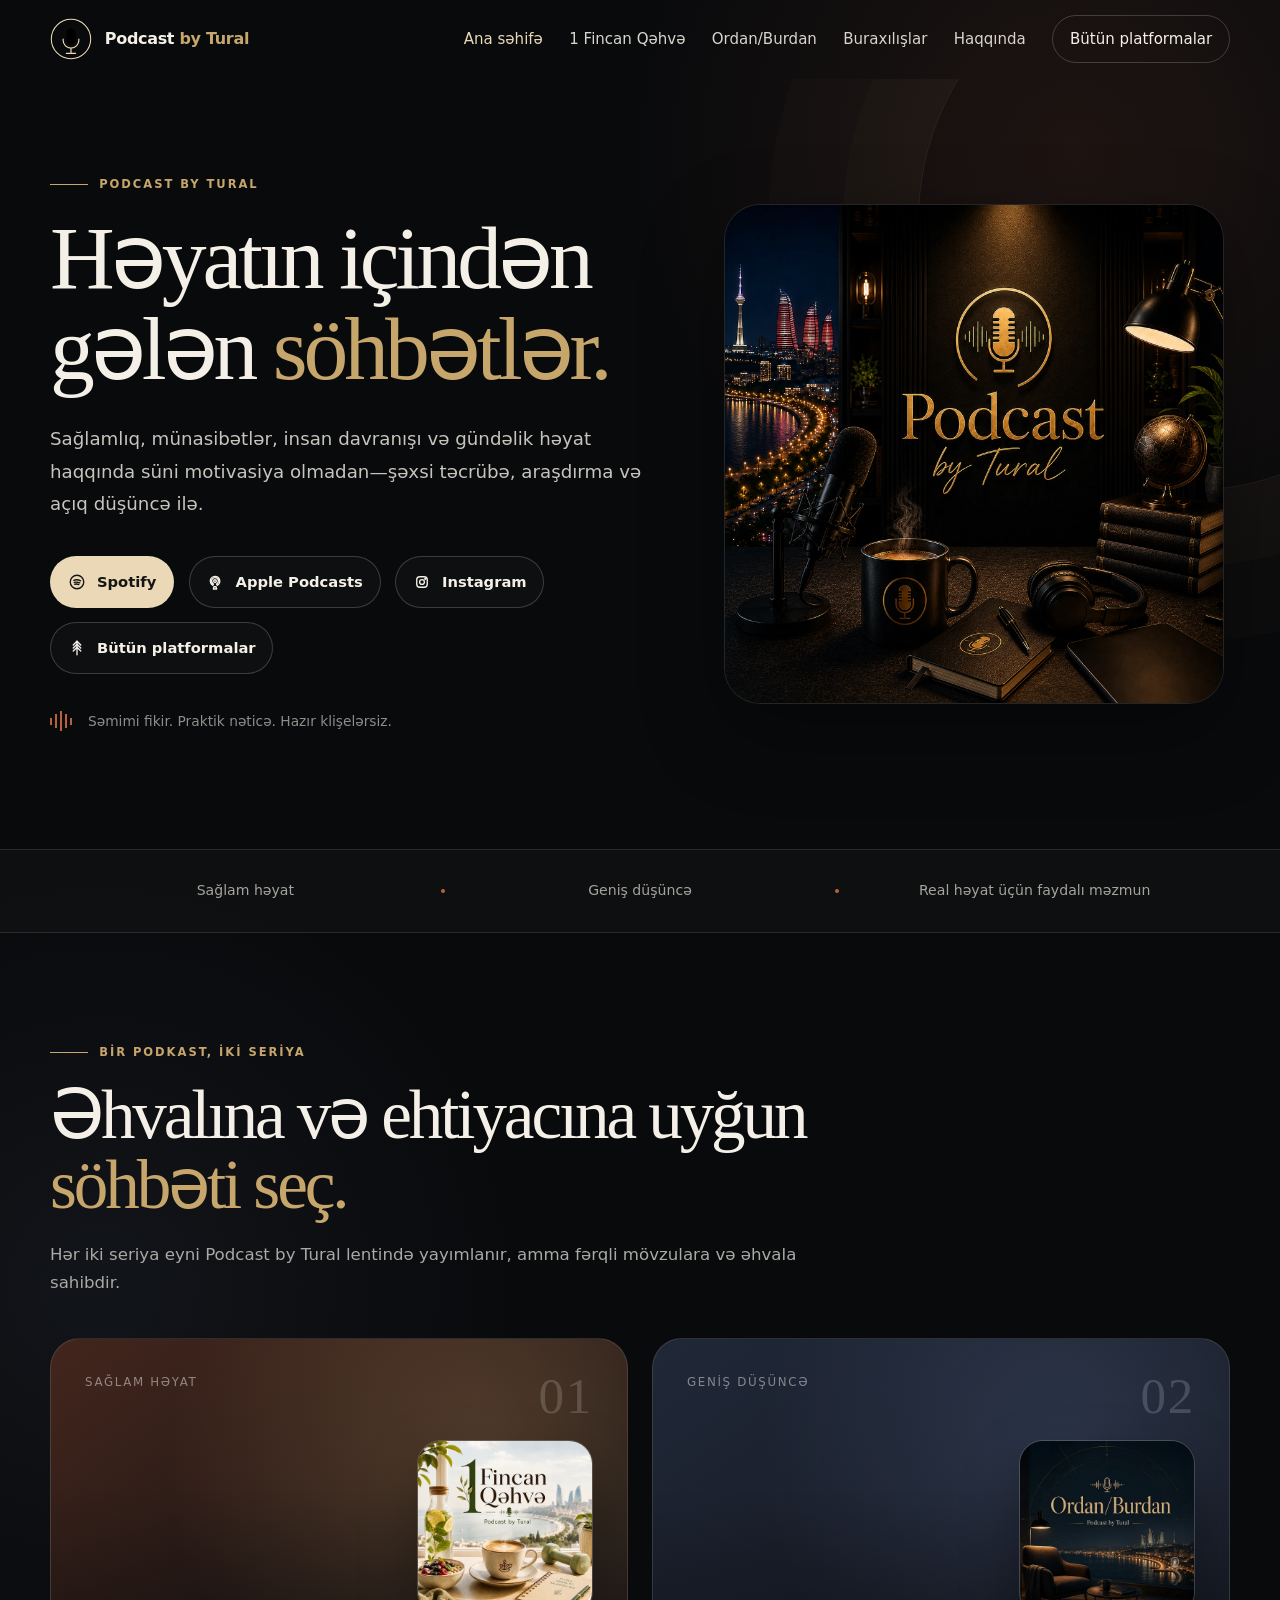
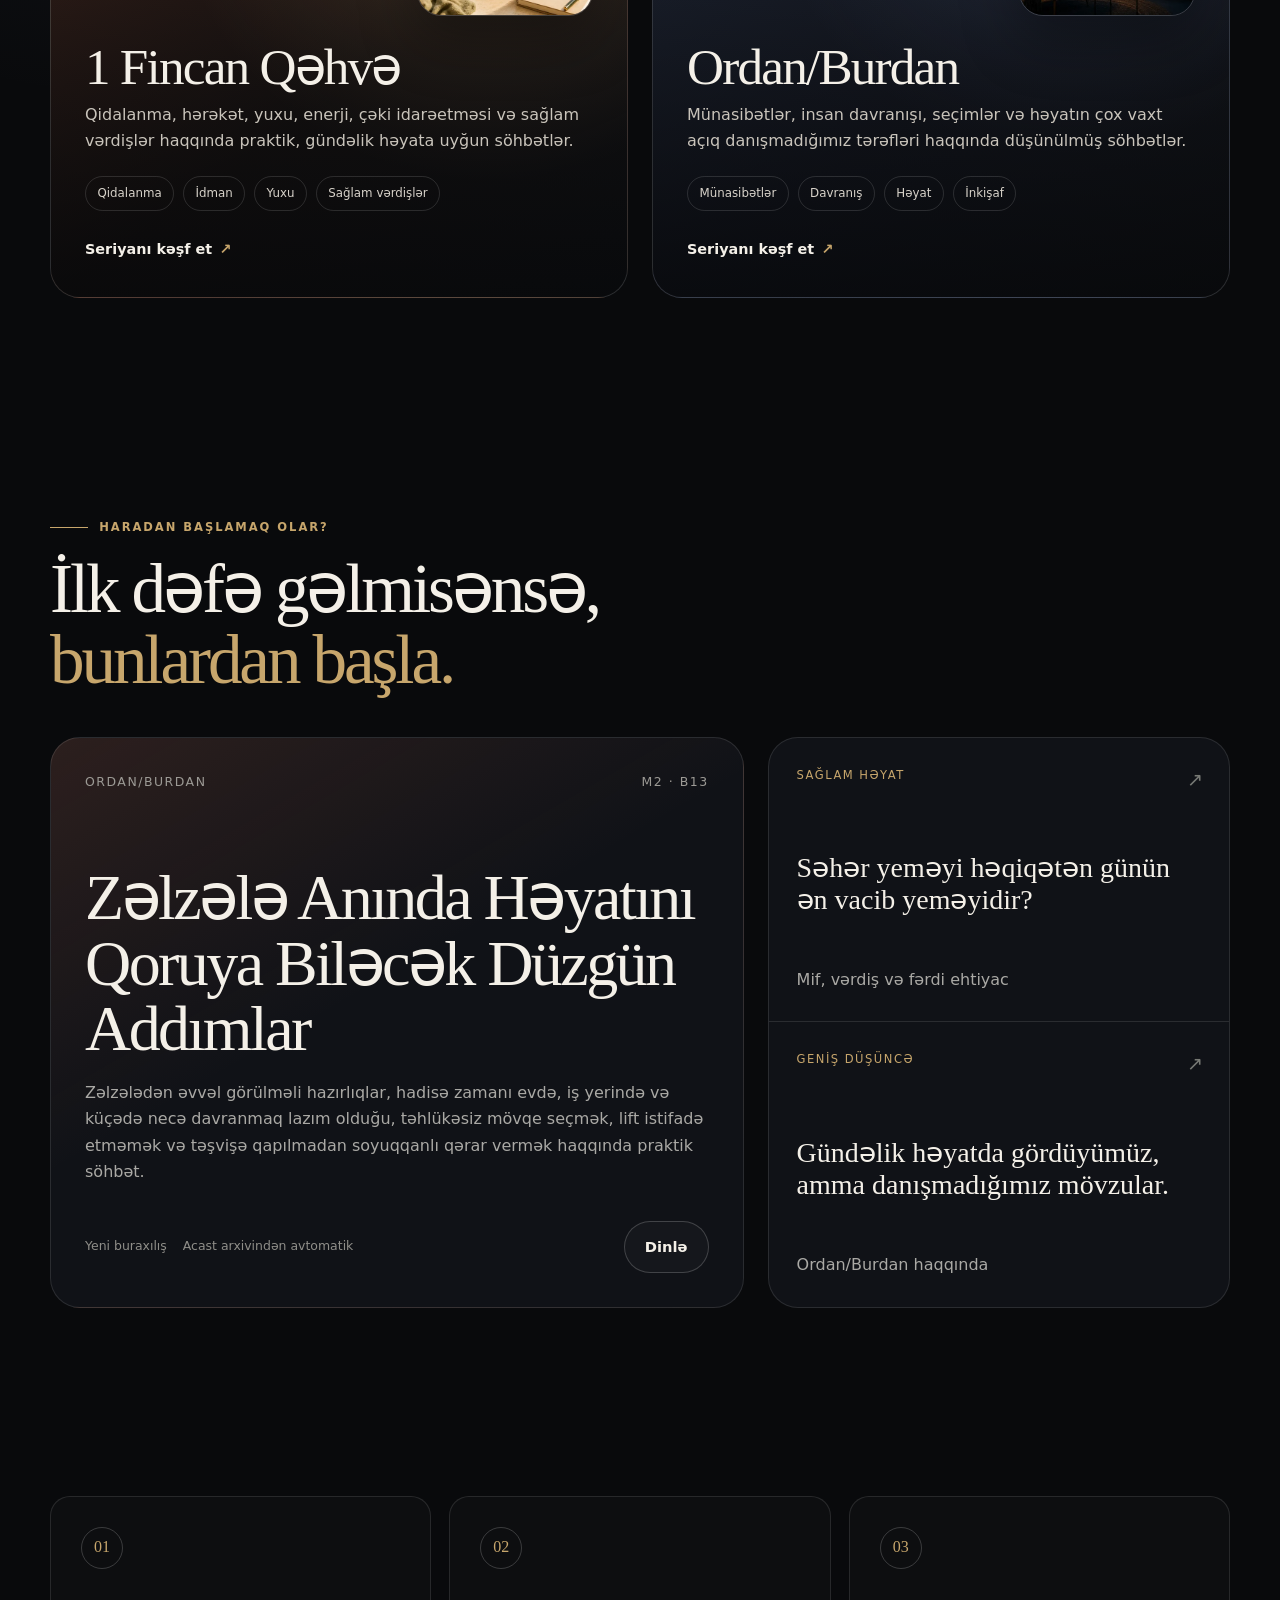
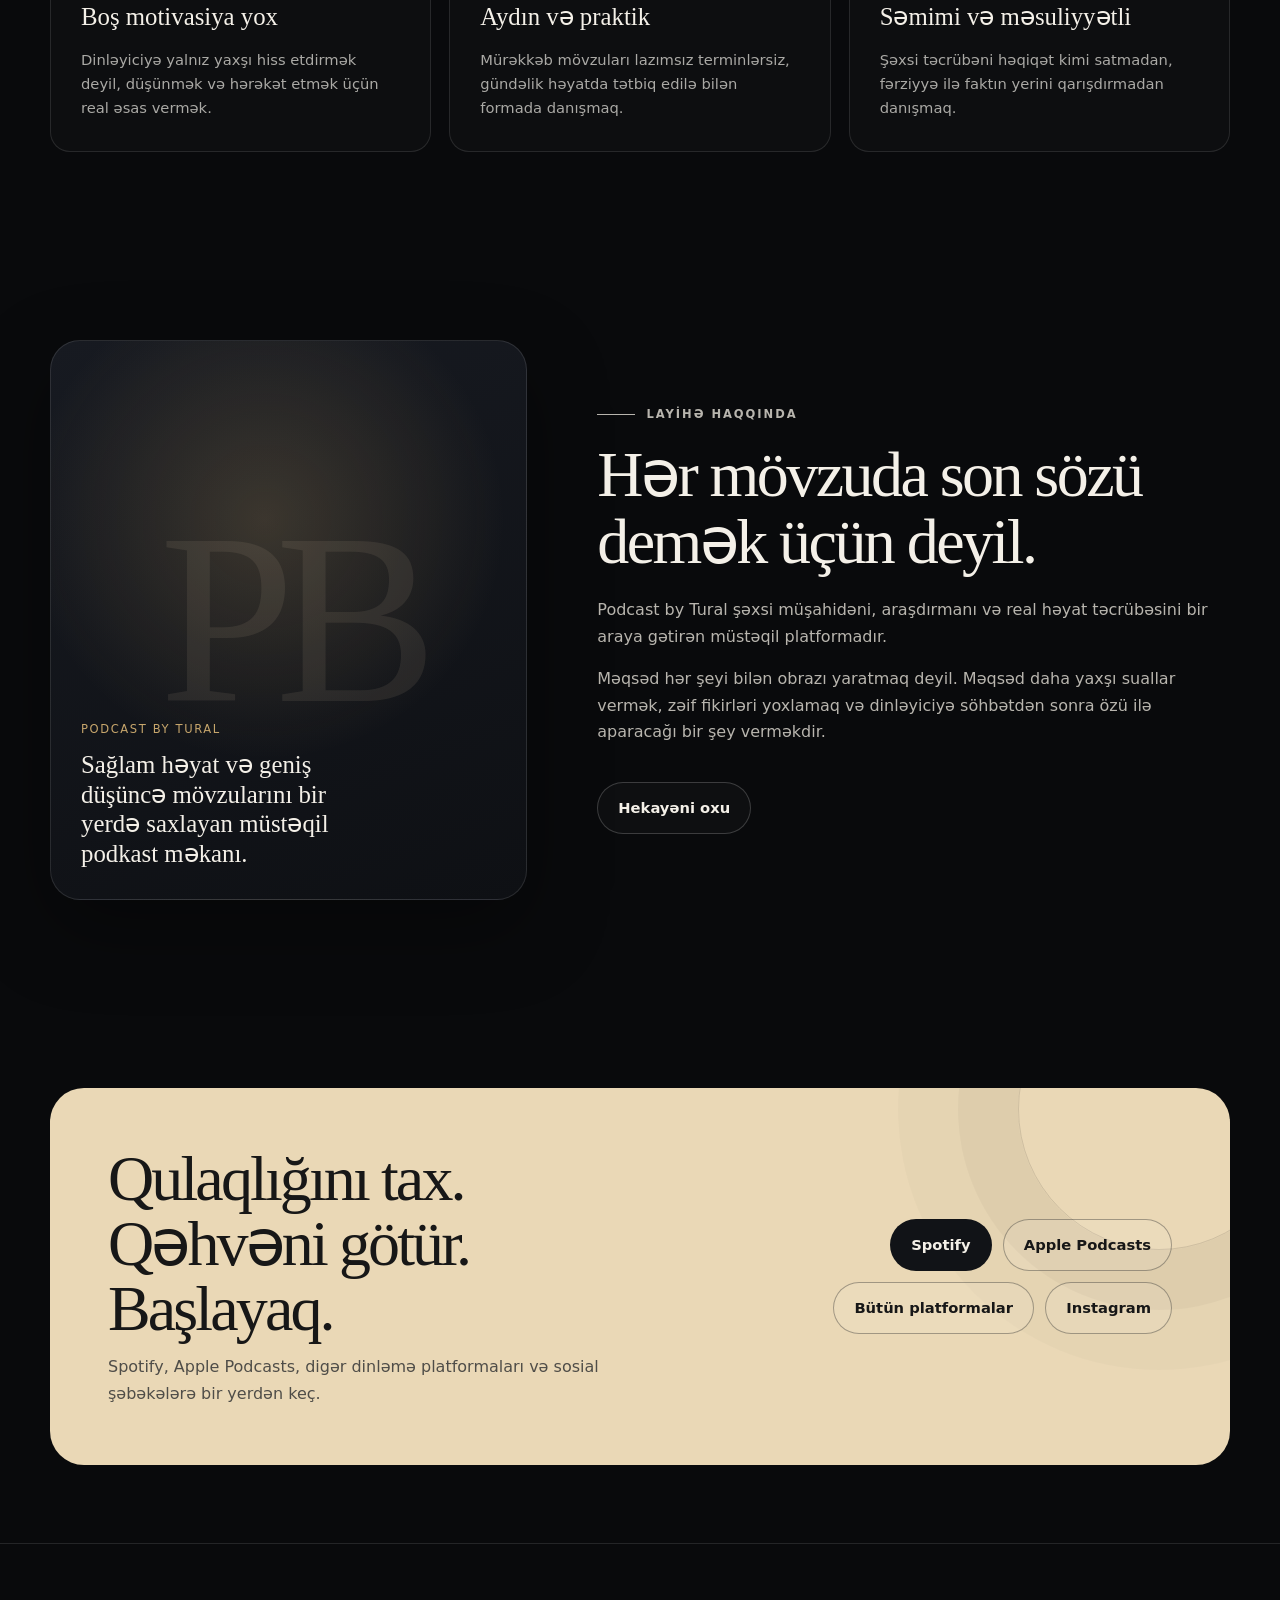
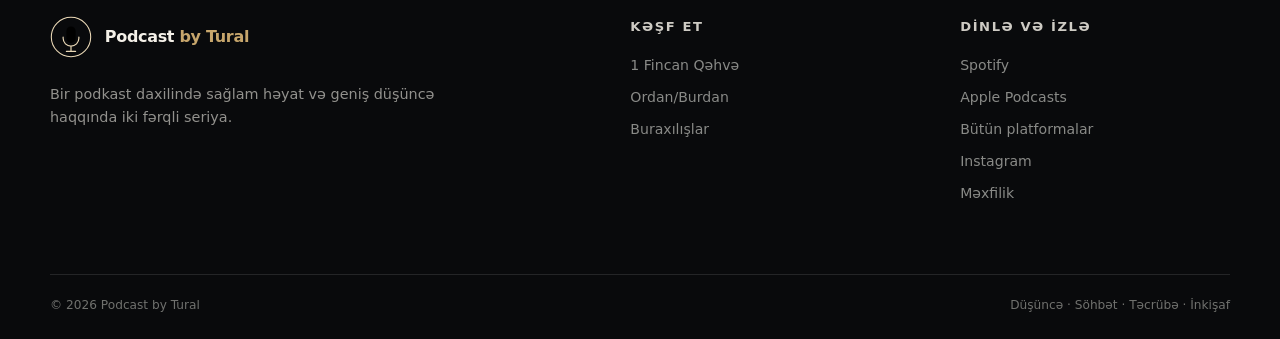
==== index.html @ 4bb91de9 "Add files via upload" ====
<!DOCTYPE html>

<html lang="az">
<head>
<meta charset="utf-8"/>
<meta content="width=device-width, initial-scale=1" name="viewport"/>
<meta content="Sağlamlıq, həyat və insan münasibətləri haqqında Azərbaycan dilində bir podkast daxilində iki fərqli seriya." name="description"/>
<meta content="#090a0c" name="theme-color"/>
<meta content="Podcast by Tural" property="og:title"/>
<meta content="Sağlamlıq, həyat və insan münasibətləri haqqında Azərbaycan dilində bir podkast daxilində iki fərqli seriya." property="og:description"/>
<meta content="website" property="og:type"/>
<meta content="https://podcast-by-tural.vercel.app/" property="og:url"/>
<meta content="https://podcast-by-tural.vercel.app/assets/social-preview.jpg" property="og:image"/>
<title>Podcast by Tural</title>
<link href="https://podcast-by-tural.vercel.app/" rel="canonical"/>
<link href="assets/logo.svg" rel="icon" type="image/svg+xml"/>
<link href="site.webmanifest" rel="manifest"/>
<link href="assets/styles.css" rel="stylesheet"/>
<meta content="Podcast by Tural — bir podkast, iki fərqli seriya" property="og:image:alt"/><meta content="summary_large_image" name="twitter:card"/>
<meta content="https://podcast-by-tural.vercel.app/assets/social-preview.jpg" name="twitter:image"/><link href="assets/icon-180.png" rel="apple-touch-icon"/></head>
<body>
<a class="skip-link" href="#main">Məzmuna keç</a>
<header class="site-header">
<div class="container nav-shell">
<a aria-label="Podcast by Tural ana səhifə" class="brand" href="index.html">
<svg aria-hidden="true" class="brand-mark" viewbox="0 0 64 64"><circle cx="32" cy="32" r="30"></circle><rect height="25" rx="7" width="14" x="25" y="16"></rect><path d="M20 32v2a12 12 0 0 0 24 0v-2M32 46v8M25 54h14"></path></svg>
<span class="brand-text">Podcast <em>by Tural</em></span>
</a>
<button aria-controls="site-nav" aria-expanded="false" aria-label="Menyunu aç" class="menu-toggle" type="button"><span></span><span></span><span></span></button>
<nav aria-label="Əsas naviqasiya" class="site-nav" id="site-nav">
<a aria-current="page" href="index.html">Ana səhifə</a><a href="shows/1-fincan.html">1 Fincan Qəhvə</a><a href="shows/ordan-burdan.html">Ordan/Burdan</a><a href="episodes.html">Buraxılışlar</a><a href="about.html">Haqqında</a>
<a class="nav-cta" href="https://linktr.ee/mr.turalll" rel="noopener noreferrer" target="_blank">Bütün platformalar</a>
</nav>
</div>
</header>
<main id="main">
<section class="hero">
<div class="container hero-grid">
<div class="hero-copy reveal">
<p class="eyebrow">Podcast by Tural</p>
<h1>Həyatın içindən gələn <span>söhbətlər.</span></h1>
<p class="hero-lead">Sağlamlıq, münasibətlər, insan davranışı və gündəlik həyat haqqında süni motivasiya olmadan—şəxsi təcrübə, araşdırma və açıq düşüncə ilə.</p>
<div class="hero-actions platform-actions hero-platform-actions">
<a class="button button-primary" href="https://open.spotify.com/show/1JCxge7voyK9KvW0pWOJLv?si=1fff0cff26a94f69" rel="noopener noreferrer" target="_blank"><svg aria-hidden="true" class="platform-icon" viewBox="0 0 24 24"><circle cx="12" cy="12" r="9"></circle><path d="M7.7 9.7c3.1-1 6.5-.7 9.1.7"></path><path d="M8.3 12.5c2.5-.7 5.1-.5 7.3.6"></path><path d="M9 15c1.8-.5 3.8-.4 5.5.4"></path></svg><span>Spotify</span></a>
<a class="button button-secondary" href="https://podcasts.apple.com/us/podcast/podcast-by-mr-tural/id1692736134" rel="noopener noreferrer" target="_blank"><svg aria-hidden="true" class="platform-icon" viewBox="0 0 24 24"><path d="M12 4.5c-3.5 0-6.3 2.8-6.3 6.3 0 2.4 1.4 4.5 3.4 5.6l.9-1.7a4.5 4.5 0 1 1 4 0l.9 1.7a6.3 6.3 0 0 0-2.9-11.9Z"></path><path d="M10.6 18.3h2.8l.8 3h-4.4l.8-3Z"></path><circle cx="12" cy="10.8" r="1.8"></circle></svg><span>Apple Podcasts</span></a>
<a class="button button-secondary" href="https://www.instagram.com/podcastbytural" rel="noopener noreferrer" target="_blank"><svg aria-hidden="true" class="platform-icon" viewBox="0 0 24 24"><rect x="5" y="5" width="14" height="14" rx="4"></rect><circle cx="12" cy="12" r="3.2"></circle><circle cx="16.4" cy="7.8" r=".7"></circle></svg><span>Instagram</span></a>
<a class="button button-secondary" href="https://linktr.ee/mr.turalll" rel="noopener noreferrer" target="_blank"><svg aria-hidden="true" class="platform-icon" viewBox="0 0 24 24"><path d="M12 3v18"></path><path d="M7 8l5-5 5 5"></path><path d="M7 12l5-5 5 5"></path><path d="M7 16l5-5 5 5"></path></svg><span>Bütün platformalar</span></a>
</div>
<div class="hero-note"><span aria-hidden="true" class="sound-bars"><i></i><i></i><i></i><i></i><i></i></span><span>Səmimi fikir. Praktik nəticə. Hazır klişelərsiz.</span></div>
</div>
<div class="hero-visual reveal delay-1">
<div class="cover-visual-frame visual-frame clean-logo-frame"><picture class="hero-cover-picture"><source srcset="assets/brand-cover-480.webp 480w, assets/brand-cover-900.webp 900w, assets/brand-cover.webp 1600w" type="image/webp"/><img alt="Podcast by Tural əsas üz qabığı" class="hero-cover" fetchpriority="high" height="900" src="assets/brand-cover-900.webp" width="900"/></picture></div>
</div>
</div>
</section>
<section aria-label="Podcast istiqamətləri" class="trust-strip">
<div class="container trust-grid"><span>Sağlam həyat</span><i></i><span>Geniş düşüncə</span><i></i><span>Real həyat üçün faydalı məzmun</span></div>
</section>
<section class="section" id="seriyalar">
<div class="container">
<div class="section-heading reveal"><p class="eyebrow">Bir podkast, iki seriya</p><h2>Əhvalına və ehtiyacına uyğun <span>söhbəti seç.</span></h2><p>Hər iki seriya eyni Podcast by Tural lentində yayımlanır, amma fərqli mövzulara və əhvala sahibdir.</p></div>
<div class="show-grid">
<a class="show-card coffee reveal" href="shows/1-fincan.html">
<div class="show-number"><span>Sağlam həyat</span><strong>01</strong></div>
<img alt="1 Fincan Qəhvə seriyasının üz qabığı" class="show-cover-art show-icon" height="480" loading="lazy" src="assets/1-fincan-cover-480.webp" width="480"/>
<div class="show-content"><h3>1 Fincan Qəhvə</h3><p>Qidalanma, hərəkət, yuxu, enerji, çəki idarəetməsi və sağlam vərdişlər haqqında praktik, gündəlik həyata uyğun söhbətlər.</p><ul class="tags"><li>Qidalanma</li><li>İdman</li><li>Yuxu</li><li>Sağlam vərdişlər</li></ul><span class="text-link">Seriyanı kəşf et <span>↗</span></span></div>
</a>
<a class="show-card thought reveal delay-1" href="shows/ordan-burdan.html">
<div class="show-number"><span>Geniş düşüncə</span><strong>02</strong></div>
<img alt="Ordan/Burdan seriyasının üz qabığı" class="show-cover-art show-icon" height="480" loading="lazy" src="assets/ordan-burdan-cover-480.webp" width="480"/>
<div class="show-content"><h3>Ordan/Burdan</h3><p>Münasibətlər, insan davranışı, seçimlər və həyatın çox vaxt açıq danışmadığımız tərəfləri haqqında düşünülmüş söhbətlər.</p><ul class="tags"><li>Münasibətlər</li><li>Davranış</li><li>Həyat</li><li>İnkişaf</li></ul><span class="text-link">Seriyanı kəşf et <span>↗</span></span></div>
</a>
</div>
</div>
</section>
<section class="section" id="basla">
<div class="container">
<div class="section-heading reveal"><p class="eyebrow">Haradan başlamaq olar?</p><h2>İlk dəfə gəlmisənsə, <span>bunlardan başla.</span></h2></div>
<div class="featured-grid">
<article class="featured-main reveal" data-latest-episode>
<div class="featured-topline"><span data-latest-series>Ordan/Burdan</span><span class="episode-number-meta" data-latest-number title="Mövsüm 2 · Buraxılış 13">M2 · B13</span></div>
<div><h3 data-latest-title>Zəlzələ Anında Nə Etməliyik?</h3><p data-latest-summary>Zəlzələdən əvvəl hazırlıq, hadisə anında düzgün davranış və sonrakı təhlükələrə daha soyuqqanlı yanaşmaq.</p></div>
<div class="featured-footer"><div class="meta"><span>Yeni buraxılış</span><span>Acast arxivindən avtomatik</span></div><a class="button button-secondary" data-latest-link href="https://open.spotify.com/episode/2kdJvGh4ibChktiGsQ8O3q" rel="noopener noreferrer" target="_blank">Dinlə</a></div>
</article>
<div class="featured-side reveal delay-1">
<a class="mini-feature" href="https://open.spotify.com/show/1JCxge7voyK9KvW0pWOJLv?si=1fff0cff26a94f69" rel="noopener noreferrer" target="_blank"><span class="label">Sağlam həyat</span><span class="arrow">↗</span><h3>Səhər yeməyi həqiqətən günün ən vacib yeməyidir?</h3><span class="muted">Mif, vərdiş və fərdi ehtiyac</span></a>
<a class="mini-feature" href="shows/ordan-burdan.html"><span class="label">Geniş düşüncə</span><span class="arrow">↗</span><h3>Gündəlik həyatda gördüyümüz, amma danışmadığımız mövzular.</h3><span class="muted">Ordan/Burdan haqqında</span></a>
</div>
</div>
</div>
</section>
<section class="section-sm">
<div class="container">
<div class="value-grid">
<article class="value-card reveal"><span>01</span><h3>Boş motivasiya yox</h3><p>Dinləyiciyə yalnız yaxşı hiss etdirmək deyil, düşünmək və hərəkət etmək üçün real əsas vermək.</p></article>
<article class="value-card reveal delay-1"><span>02</span><h3>Aydın və praktik</h3><p>Mürəkkəb mövzuları lazımsız terminlərsiz, gündəlik həyatda tətbiq edilə bilən formada danışmaq.</p></article>
<article class="value-card reveal delay-2"><span>03</span><h3>Səmimi və məsuliyyətli</h3><p>Şəxsi təcrübəni həqiqət kimi satmadan, fərziyyə ilə faktın yerini qarışdırmadan danışmaq.</p></article>
</div>
</div>
</section>
<section class="section">
<div class="container about-split">
<div class="about-portrait reveal"><div class="initials">PB</div><div class="portrait-copy"><span>Podcast by Tural</span><strong>Sağlam həyat və geniş düşüncə mövzularını bir yerdə saxlayan müstəqil podkast məkanı.</strong></div></div>
<div class="about-copy reveal delay-1"><p class="eyebrow">Layihə haqqında</p><h2>Hər mövzuda son sözü demək üçün deyil.</h2><p>Podcast by Tural şəxsi müşahidəni, araşdırmanı və real həyat təcrübəsini bir araya gətirən müstəqil platformadır.</p><p>Məqsəd hər şeyi bilən obrazı yaratmaq deyil. Məqsəd daha yaxşı suallar vermək, zəif fikirləri yoxlamaq və dinləyiciyə söhbətdən sonra özü ilə aparacağı bir şey verməkdir.</p><a class="button button-secondary" href="about.html">Hekayəni oxu</a></div>
</div>
</section>
<section class="section-sm">
<div class="container"><div class="cta-card reveal"><div><h2>Qulaqlığını tax. Qəhvəni götür. Başlayaq.</h2><p>Spotify, Apple Podcasts, digər dinləmə platformaları və sosial şəbəkələrə bir yerdən keç.</p></div><div class="cta-actions"><a class="button button-dark" href="https://open.spotify.com/show/1JCxge7voyK9KvW0pWOJLv?si=1fff0cff26a94f69" rel="noopener noreferrer" target="_blank">Spotify</a><a class="button button-outline-dark" href="https://podcasts.apple.com/us/podcast/podcast-by-mr-tural/id1692736134" rel="noopener noreferrer" target="_blank">Apple Podcasts</a><a class="button button-outline-dark" href="https://linktr.ee/mr.turalll" rel="noopener noreferrer" target="_blank">Bütün platformalar</a><a class="button button-outline-dark" href="https://www.instagram.com/podcastbytural" rel="noopener noreferrer" target="_blank">Instagram</a></div></div></div>
</section>
</main>
<footer class="site-footer">
<div class="container footer-grid">
<div>
<a class="brand" href="index.html"><svg aria-hidden="true" class="brand-mark" viewbox="0 0 64 64"><circle cx="32" cy="32" r="30"></circle><rect height="25" rx="7" width="14" x="25" y="16"></rect><path d="M20 32v2a12 12 0 0 0 24 0v-2M32 46v8M25 54h14"></path></svg><span class="brand-text">Podcast <em>by Tural</em></span></a>
<p class="footer-lead">Bir podkast daxilində sağlam həyat və geniş düşüncə haqqında iki fərqli seriya.</p>
</div>
<div class="footer-links"><strong>Kəşf et</strong><a href="shows/1-fincan.html">1 Fincan Qəhvə</a><a href="shows/ordan-burdan.html">Ordan/Burdan</a><a href="episodes.html">Buraxılışlar</a></div>
<div class="footer-links"><strong>Dinlə və izlə</strong><a href="https://open.spotify.com/show/1JCxge7voyK9KvW0pWOJLv?si=1fff0cff26a94f69" rel="noopener noreferrer" target="_blank">Spotify</a><a href="https://podcasts.apple.com/us/podcast/podcast-by-mr-tural/id1692736134" rel="noopener noreferrer" target="_blank">Apple Podcasts</a><a href="https://linktr.ee/mr.turalll" rel="noopener noreferrer" target="_blank">Bütün platformalar</a><a href="https://www.instagram.com/podcastbytural" rel="noopener noreferrer" target="_blank">Instagram</a><a href="privacy.html">Məxfilik</a></div>
</div>
<div class="container footer-bottom"><span>© <span data-year=""></span> Podcast by Tural</span><span>Düşüncə · Söhbət · Təcrübə · İnkişaf</span></div>
</footer>
<script src="assets/episodes-fallback.js"></script>
<script src="assets/script.js"></script>
</body>
</html>
---- assets/styles.css ----
:root {
  --bg: #090a0c;
  --bg-soft: #101217;
  --panel: #151820;
  --panel-2: #1b1f29;
  --text: #f4f0e8;
  --muted: #aaa9a5;
  --line: rgba(255,255,255,.11);
  --line-strong: rgba(255,255,255,.19);
  --cream: #ead8b6;
  --gold: #c7a66c;
  --rust: #b8603f;
  --coffee: #8d4c36;
  --blue: #7b91b8;
  --green: #789d8d;
  --shadow: 0 28px 80px rgba(0,0,0,.35);
  --radius-lg: 30px;
  --radius-md: 20px;
  --radius-sm: 13px;
  --max: 1180px;
}

* { box-sizing: border-box; }
html {
  scroll-behavior: smooth;
  overflow-x: hidden;
}
body {
  margin: 0;
  min-width: 320px;
  overflow-x: hidden;
  color: var(--text);
  background:
    radial-gradient(circle at 84% 3%, rgba(184,96,63,.12), transparent 28rem),
    radial-gradient(circle at 8% 25%, rgba(123,145,184,.08), transparent 26rem),
    var(--bg);
  font-family: Inter, ui-sans-serif, system-ui, -apple-system, BlinkMacSystemFont, "Segoe UI", sans-serif;
  line-height: 1.65;
  -webkit-font-smoothing: antialiased;
}
body.nav-open { overflow: hidden; }
@supports (overflow: clip) {
  html, body { overflow-x: clip; }
}
a { color: inherit; text-decoration: none; }
button, input, select, textarea { font: inherit; }
img, svg { display: block; max-width: 100%; }
::selection { background: rgba(199,166,108,.36); color: var(--text); }

.skip-link {
  position: fixed;
  left: 1rem;
  top: -5rem;
  z-index: 1000;
  background: var(--cream);
  color: #141414;
  padding: .75rem 1rem;
  border-radius: 10px;
  font-weight: 800;
}
.skip-link:focus { top: 1rem; }
.sr-only {
  position: absolute;
  width: 1px;
  height: 1px;
  padding: 0;
  margin: -1px;
  overflow: hidden;
  clip: rect(0, 0, 0, 0);
  white-space: nowrap;
  border: 0;
}

a:focus-visible,
button:focus-visible,
input:focus-visible,
select:focus-visible,
textarea:focus-visible {
  outline: 2px solid var(--gold);
  outline-offset: 4px;
}

.button:focus-visible,
.nav-cta:focus-visible,
.tag-chip:focus-visible,
.episode-platform:focus-visible,
.active-filter:focus-visible,
.text-link:focus-visible {
  box-shadow: 0 0 0 5px rgba(199,166,108,.14);
}

.container { width: min(calc(100% - 40px), var(--max)); margin-inline: auto; }
.section { padding: 110px 0; }
.section-sm { padding: 78px 0; }
.muted { color: var(--muted); }

.site-header {
  position: sticky;
  top: 0;
  z-index: 50;
  border-bottom: 1px solid transparent;
  transition: background .25s ease, border-color .25s ease, backdrop-filter .25s ease;
}
.site-header.scrolled {
  background: rgba(9,10,12,.84);
  border-color: var(--line);
  backdrop-filter: blur(18px);
}
.nav-shell { min-height: 78px; display: flex; align-items: center; justify-content: space-between; gap: 2rem; }
.brand { display: inline-flex; align-items: center; gap: .8rem; font-weight: 800; letter-spacing: -.02em; }
.brand-mark { width: 42px; height: 42px; flex: 0 0 auto; }
.brand-mark circle { fill: transparent; stroke: var(--cream); stroke-width: 1.6; }
.brand-mark path { fill: none; stroke: var(--cream); stroke-width: 1.8; stroke-linecap: round; stroke-linejoin: round; }
.brand-text { font-size: 1rem; }
.brand-text em { color: var(--gold); font-style: normal; font-weight: 600; }
.site-nav { display: flex; align-items: center; gap: 1.65rem; font-size: .94rem; color: #d8d5cf; }
.site-nav a { transition: color .2s ease; }
.site-nav a:hover, .site-nav a[aria-current="page"] { color: var(--cream); }
.nav-cta {
  padding: .64rem 1.05rem;
  border: 1px solid var(--line-strong);
  border-radius: 999px;
  color: var(--text) !important;
}
.nav-cta:hover { border-color: var(--gold); background: rgba(199,166,108,.08); }
.menu-toggle { display: none; padding: .5rem; border: 0; background: transparent; color: var(--text); cursor: pointer; }
.menu-toggle span { display: block; width: 25px; height: 2px; margin: 5px 0; background: currentColor; transition: transform .25s ease, opacity .25s ease; }

.hero {
  position: relative;
  overflow: clip;
  min-height: 770px;
  display: grid;
  align-items: center;
  padding: 72px 0 92px;
}
.hero::before {
  content: "";
  position: absolute;
  width: 540px;
  height: 540px;
  right: -180px;
  top: -130px;
  border: 1px solid rgba(199,166,108,.12);
  border-radius: 50%;
  box-shadow: 0 0 0 75px rgba(199,166,108,.025), 0 0 0 150px rgba(199,166,108,.018);
}
.hero-grid { display: grid; grid-template-columns: minmax(0, 1.08fr) minmax(360px, .92fr); gap: 68px; align-items: center; }
.eyebrow { display: flex; align-items: center; gap: .7rem; margin: 0 0 1.1rem; color: var(--gold); text-transform: uppercase; letter-spacing: .17em; font-weight: 800; font-size: .72rem; }
.eyebrow::before { content: ""; width: 38px; height: 1px; background: currentColor; }
.hero h1, .page-hero h1, .section-heading h2, .quote-panel blockquote {
  font-family: Georgia, "Times New Roman", serif;
  font-weight: 500;
  letter-spacing: -.045em;
  line-height: 1.02;
}
.hero h1 { max-width: 770px; margin: 0; font-size: clamp(3.55rem, 7vw, 6.9rem); }
.hero h1 span, .section-heading h2 span, .page-hero h1 span { color: var(--gold); }
.hero-lead { max-width: 650px; margin: 1.8rem 0 0; color: #c7c4bd; font-size: 1.14rem; line-height: 1.78; }
.hero-actions { display: flex; flex-wrap: wrap; gap: .9rem; margin-top: 2.2rem; }
.button {
  display: inline-flex;
  align-items: center;
  justify-content: center;
  gap: .7rem;
  min-height: 50px;
  padding: .8rem 1.25rem;
  border: 1px solid transparent;
  border-radius: 999px;
  font-weight: 800;
  font-size: .92rem;
  transition: transform .2s ease, background .2s ease, border-color .2s ease;
}
.button:hover { transform: translateY(-2px); }
.button-primary { background: var(--cream); color: #151515; }
.button-primary:hover { background: #f6e7ca; }
.button-secondary { border-color: var(--line-strong); background: rgba(255,255,255,.025); color: var(--text); }
.button-secondary:hover { border-color: var(--gold); background: rgba(199,166,108,.08); }
.button-dark { background: #111317; color: var(--text); }
.button svg { width: 18px; height: 18px; fill: none; stroke: currentColor; stroke-width: 1.8; }
.hero-note { display: flex; align-items: center; gap: 1rem; margin-top: 2.25rem; color: #8e8d89; font-size: .86rem; }
.sound-bars { display: inline-flex; align-items: center; gap: 3px; height: 20px; }
.sound-bars i { display: block; width: 2px; background: var(--rust); animation: bars 1.1s ease-in-out infinite alternate; }
.sound-bars i:nth-child(1), .sound-bars i:nth-child(5) { height: 7px; }
.sound-bars i:nth-child(2), .sound-bars i:nth-child(4) { height: 14px; animation-delay: .2s; }
.sound-bars i:nth-child(3) { height: 20px; animation-delay: .35s; }
@keyframes bars { to { transform: scaleY(.45); opacity: .55; } }

.hero-visual { position: relative; min-height: 520px; display: grid; place-items: center; }
.visual-frame {
  position: relative;
  width: min(100%, 500px);
  aspect-ratio: 1 / 1.08;
  border: 1px solid var(--line);
  border-radius: 42px;
  background:
    linear-gradient(180deg, rgba(255,255,255,.045), rgba(255,255,255,.012)),
    #111318;
  box-shadow: var(--shadow);
  overflow: hidden;
}
.visual-frame::before {
  content: "";
  position: absolute;
  inset: 0;
  background: linear-gradient(140deg, transparent 45%, rgba(184,96,63,.15));
}
.visual-top { position: absolute; inset: 24px 24px auto; display: flex; justify-content: space-between; align-items: center; z-index: 2; }
.on-air { display: inline-flex; align-items: center; gap: .5rem; color: #e9d7b7; letter-spacing: .14em; font-size: .68rem; font-weight: 900; }
.on-air::before { content: ""; width: 7px; height: 7px; border-radius: 50%; background: #d06443; box-shadow: 0 0 0 7px rgba(208,100,67,.12); }
.visual-time { font-variant-numeric: tabular-nums; color: #81827f; font-size: .75rem; }
.hero-artwork { position: absolute; inset: 64px 14px 50px; }
.visual-caption { position: absolute; left: 28px; right: 28px; bottom: 24px; z-index: 3; display: flex; justify-content: space-between; gap: 1rem; align-items: end; }
.visual-caption strong { font-family: Georgia, serif; font-size: 1.12rem; font-weight: 500; }
.visual-caption span { color: #8d8c87; font-size: .72rem; letter-spacing: .12em; text-transform: uppercase; }
.float-chip { position: absolute; z-index: 4; display: flex; align-items: center; gap: .55rem; padding: .72rem .9rem; border: 1px solid var(--line); border-radius: 999px; background: rgba(16,18,23,.86); backdrop-filter: blur(12px); box-shadow: 0 18px 40px rgba(0,0,0,.2); font-size: .78rem; color: #d8d4cd; }
.float-chip.one { left: -34px; top: 112px; }
.float-chip.two { right: -28px; bottom: 115px; }
.float-chip b { color: var(--gold); }

.trust-strip { border-block: 1px solid var(--line); background: rgba(255,255,255,.018); }
.trust-grid { min-height: 82px; display: grid; grid-template-columns: 1fr auto 1fr auto 1fr; align-items: center; text-align: center; color: #a6a39d; font-size: .88rem; }
.trust-grid i { width: 4px; height: 4px; border-radius: 50%; background: var(--rust); }

.section-heading { max-width: 780px; margin-bottom: 2.6rem; }
.section-heading.center { text-align: center; margin-inline: auto; }
.section-heading.center .eyebrow { justify-content: center; }
.section-heading h2 { margin: 0; font-size: clamp(2.7rem, 5.4vw, 5rem); }
.section-heading p:not(.eyebrow) { margin-top: 1.3rem; color: var(--muted); font-size: 1.04rem; }

.show-grid { display: grid; grid-template-columns: repeat(2, minmax(0,1fr)); gap: 24px; }
.show-card {
  position: relative;
  min-height: 560px;
  padding: 34px;
  border: 1px solid var(--line);
  border-radius: var(--radius-lg);
  overflow: hidden;
  display: flex;
  flex-direction: column;
  justify-content: space-between;
  isolation: isolate;
  transition: transform .28s ease, border-color .28s ease;
}
.show-card:hover { transform: translateY(-5px); border-color: var(--line-strong); }
.show-card::after { content: ""; position: absolute; inset: 0; z-index: -1; background: linear-gradient(180deg, transparent 26%, rgba(5,6,8,.72) 100%); }
.show-card.coffee { background: radial-gradient(circle at 76% 22%, rgba(231,177,119,.24), transparent 20rem), linear-gradient(145deg, #43261d, #171312 58%, #111316); }
.show-card.thought { background: radial-gradient(circle at 72% 20%, rgba(104,128,174,.24), transparent 19rem), linear-gradient(145deg, #202838, #151821 58%, #111316); }
.show-number { display: flex; justify-content: space-between; align-items: start; color: rgba(255,255,255,.45); font-size: .74rem; text-transform: uppercase; letter-spacing: .14em; }
.show-number strong { font-size: 3.2rem; line-height: .9; font-family: Georgia, serif; font-weight: 400; color: rgba(255,255,255,.17); }
.show-icon { width: 148px; height: 148px; margin: 1rem 0 1.2rem auto; opacity: .88; }
.show-content { max-width: 510px; }
.show-content h3 { margin: 0 0 .6rem; font-family: Georgia, serif; font-size: clamp(2.4rem, 4vw, 4rem); line-height: 1; font-weight: 500; letter-spacing: -.035em; }
.show-content p { margin: 0; color: #c9c4bb; }
.tags { display: flex; flex-wrap: wrap; gap: .55rem; margin: 1.35rem 0 1.6rem; padding: 0; list-style: none; }
.tags li { padding: .42rem .72rem; border: 1px solid rgba(255,255,255,.13); border-radius: 999px; color: #d8d3ca; font-size: .74rem; }
.text-link { display: inline-flex; align-items: center; gap: .45rem; font-weight: 800; font-size: .9rem; }
.text-link span { color: var(--gold); }

.featured-grid { display: grid; grid-template-columns: 1.2fr .8fr; gap: 24px; }
.featured-main, .featured-side { border: 1px solid var(--line); border-radius: var(--radius-lg); overflow: hidden; background: var(--bg-soft); }
.featured-main { padding: 34px; min-height: 475px; display: flex; flex-direction: column; justify-content: space-between; background: linear-gradient(150deg, rgba(184,96,63,.17), transparent 45%), var(--bg-soft); }
.featured-topline { display: flex; justify-content: space-between; color: #9c9a95; font-size: .78rem; text-transform: uppercase; letter-spacing: .12em; }
.featured-main h3 { max-width: 760px; margin: 4.5rem 0 1.1rem; font-family: Georgia, serif; font-size: clamp(2.5rem, 5vw, 4.9rem); line-height: 1.03; font-weight: 500; letter-spacing: -.04em; }
.featured-main p { max-width: 650px; margin: 0; color: var(--muted); }
.featured-footer { display: flex; flex-wrap: wrap; gap: 1rem; justify-content: space-between; align-items: center; margin-top: 2.2rem; }
.meta { display: flex; flex-wrap: wrap; gap: 1rem; color: #8f8e89; font-size: .78rem; }
.featured-side { display: grid; grid-template-rows: repeat(2, 1fr); }
.mini-feature { position: relative; display: flex; flex-direction: column; justify-content: space-between; padding: 28px; min-height: 225px; border-bottom: 1px solid var(--line); transition: background .2s ease; }
.mini-feature:last-child { border-bottom: 0; }
.mini-feature:hover { background: rgba(255,255,255,.025); }
.mini-feature .label { color: var(--gold); font-size: .72rem; text-transform: uppercase; letter-spacing: .13em; }
.mini-feature h3 { margin: 2rem 0 1rem; font-family: Georgia, serif; font-size: 1.75rem; line-height: 1.15; font-weight: 500; }
.mini-feature .arrow { position: absolute; top: 26px; right: 26px; font-size: 1.2rem; color: #777974; }

.value-grid { display: grid; grid-template-columns: repeat(3,1fr); gap: 18px; }
.value-card { padding: 30px; border: 1px solid var(--line); border-radius: var(--radius-md); background: rgba(255,255,255,.018); }
.value-card span { display: inline-grid; place-items: center; width: 42px; height: 42px; border: 1px solid var(--line-strong); border-radius: 50%; color: var(--gold); font-family: Georgia, serif; }
.value-card h3 { margin: 1.8rem 0 .6rem; font-family: Georgia, serif; font-size: 1.55rem; font-weight: 500; }
.value-card p { margin: 0; color: var(--muted); font-size: .92rem; }

.about-split { display: grid; grid-template-columns: .86fr 1.14fr; gap: 70px; align-items: center; }
.about-portrait { position: relative; min-height: 560px; border: 1px solid var(--line); border-radius: var(--radius-lg); overflow: hidden; background: radial-gradient(circle at 45% 32%, rgba(199,166,108,.22), transparent 15rem), linear-gradient(160deg,#171a21,#0e1014); box-shadow: var(--shadow); }
.initials { position: absolute; inset: 0; display: grid; place-items: center; font-family: Georgia, serif; font-size: clamp(9rem, 19vw, 16rem); color: rgba(234,216,182,.09); letter-spacing: -.08em; }
.portrait-copy { position: absolute; left: 30px; right: 30px; bottom: 30px; }
.portrait-copy span { color: var(--gold); font-size: .72rem; letter-spacing: .14em; text-transform: uppercase; }
.portrait-copy strong { display: block; max-width: 300px; margin-top: .55rem; font-family: Georgia, serif; font-size: 1.55rem; font-weight: 500; line-height: 1.2; }
.about-copy h2 { margin: 0 0 1.4rem; font-family: Georgia, serif; font-size: clamp(2.7rem, 5vw, 4.8rem); line-height: 1.04; font-weight: 500; letter-spacing: -.04em; }
.about-copy p { color: #b8b5ae; }
.about-copy .button { margin-top: 1.3rem; }

.cta-card { position: relative; overflow: hidden; padding: 58px; border-radius: 34px; background: var(--cream); color: #171717; display: flex; align-items: center; justify-content: space-between; gap: 2rem; }
.cta-card::after { content: ""; position: absolute; width: 280px; height: 280px; right: -70px; top: -120px; border: 1px solid rgba(0,0,0,.12); border-radius: 50%; box-shadow: 0 0 0 60px rgba(0,0,0,.03), 0 0 0 120px rgba(0,0,0,.02); }
.cta-card > * { position: relative; z-index: 2; }
.cta-card h2 { max-width: 800px; margin: 0; font-family: Georgia, serif; font-size: clamp(2.5rem, 5vw, 4.6rem); line-height: 1.02; font-weight: 500; letter-spacing: -.045em; }
.cta-card p { margin: .8rem 0 0; max-width: 610px; color: #4f4d48; }

.page-hero { position: relative; overflow: hidden; padding: 105px 0 82px; border-bottom: 1px solid var(--line); }
.page-hero::after { content: ""; position: absolute; width: 500px; height: 500px; right: -160px; top: -250px; border-radius: 50%; background: radial-gradient(circle, rgba(199,166,108,.14), transparent 64%); }
.page-hero .container { position: relative; z-index: 2; }
.page-hero h1 { max-width: 920px; margin: 0; font-size: clamp(3.4rem, 8vw, 7.2rem); }
.page-hero p:not(.eyebrow) { max-width: 750px; color: #b9b6af; font-size: 1.12rem; margin-top: 1.5rem; }
.breadcrumb { display: flex; flex-wrap: wrap; gap: .6rem; margin-bottom: 2rem; color: #7e7f7c; font-size: .78rem; }
.breadcrumb a:hover { color: var(--cream); }

.show-identity { display: grid; grid-template-columns: 1fr 1fr; gap: 24px; }
.identity-panel { padding: 38px; border: 1px solid var(--line); border-radius: var(--radius-lg); background: var(--bg-soft); }
.identity-panel h2 { margin: 0 0 1rem; font-family: Georgia, serif; font-weight: 500; font-size: clamp(2.3rem, 4vw, 3.8rem); line-height: 1.06; }
.identity-panel p { color: var(--muted); }
.identity-visual { min-height: 460px; display: grid; place-items: center; overflow: hidden; }
.identity-visual.coffee-theme { background: radial-gradient(circle at 50% 45%, rgba(222,157,95,.33), transparent 17rem), linear-gradient(145deg,#49291e,#171210); }
.identity-visual.thought-theme { background: radial-gradient(circle at 50% 45%, rgba(100,132,188,.31), transparent 17rem), linear-gradient(145deg,#202b3e,#12151d); }
.identity-visual svg { width: min(76%, 340px); opacity: .9; }

.category-grid { display: grid; grid-template-columns: repeat(3,1fr); gap: 18px; }
.category-card { min-height: 190px; padding: 26px; display: flex; flex-direction: column; justify-content: space-between; border: 1px solid var(--line); border-radius: var(--radius-md); background: rgba(255,255,255,.018); transition: transform .2s ease, border-color .2s ease; }
.category-card:hover { transform: translateY(-3px); border-color: var(--line-strong); }
.category-card span { color: var(--gold); font-size: .72rem; letter-spacing: .12em; text-transform: uppercase; }
.category-card h3 { margin: 2.2rem 0 0; font-family: Georgia, serif; font-size: 1.7rem; line-height: 1.15; font-weight: 500; }

.library-toolbar { display: grid; grid-template-columns: 1fr auto; gap: 1rem; margin-bottom: 2rem; }
.search-wrap { position: relative; }
.search-wrap input, .filter-select {
  width: 100%;
  min-height: 52px;
  border: 1px solid var(--line);
  border-radius: 999px;
  background: var(--bg-soft);
  color: var(--text);
  outline: none;
}
.search-wrap input { padding: .8rem 1.1rem .8rem 3rem; }
.search-wrap::before { content: "⌕"; position: absolute; left: 1.15rem; top: 50%; transform: translateY(-50%); color: #7e7e7b; font-size: 1.3rem; }
.filter-select { padding: .8rem 2.7rem .8rem 1rem; min-width: 210px; }
.search-wrap input:focus, .filter-select:focus { border-color: var(--gold); box-shadow: 0 0 0 4px rgba(199,166,108,.08); }
.episode-grid { display: grid; grid-template-columns: repeat(3,1fr); gap: 18px; }
.episode-card { min-height: 330px; padding: 26px; border: 1px solid var(--line); border-radius: var(--radius-md); background: var(--bg-soft); display: flex; flex-direction: column; transition: transform .22s ease, border-color .22s ease; }
.episode-card:hover { transform: translateY(-4px); border-color: var(--line-strong); }
.episode-badge { display: flex; justify-content: space-between; align-items: center; color: #858681; font-size: .71rem; letter-spacing: .1em; text-transform: uppercase; }
.episode-badge span:first-child { color: var(--gold); }
.episode-number-meta { margin-left: 1rem; white-space: nowrap; flex-shrink: 0; text-align: right; }
.start-card-badge { margin-bottom: .85rem; }
.episode-card h3 { margin: 2.7rem 0 .8rem; font-family: Georgia, serif; font-size: 1.75rem; line-height: 1.15; font-weight: 500; }
.episode-card p { margin: 0; color: var(--muted); font-size: .89rem; }
.episode-card footer { margin-top: auto; padding-top: 1.7rem; display: flex; justify-content: space-between; align-items: center; color: #8c8d88; font-size: .76rem; }
.play-dot { display: grid; place-items: center; width: 38px; height: 38px; border: 1px solid var(--line-strong); border-radius: 50%; color: var(--cream); }
.play-dot svg { width: 14px; height: 14px; fill: currentColor; }
.empty-state { display: none; padding: 50px; border: 1px dashed var(--line-strong); border-radius: var(--radius-md); text-align: center; color: var(--muted); }

.quote-panel { padding: 52px; border: 1px solid var(--line); border-radius: var(--radius-lg); background: linear-gradient(145deg, rgba(199,166,108,.08), transparent 40%), var(--bg-soft); }
.quote-panel blockquote { margin: 0; font-size: clamp(2.4rem, 5vw, 4.6rem); }
.quote-panel p { max-width: 600px; color: var(--muted); }
.story-grid { display: grid; grid-template-columns: 1fr 1fr; gap: 64px; }
.story-grid h2 { margin: 0; font-family: Georgia, serif; font-size: clamp(2.6rem, 5vw, 4.8rem); line-height: 1.03; font-weight: 500; letter-spacing: -.04em; }
.story-copy p { color: #b9b6af; }
.principles { margin-top: 2rem; border-top: 1px solid var(--line); }
.principle { display: grid; grid-template-columns: 56px 1fr; gap: 1rem; padding: 1.3rem 0; border-bottom: 1px solid var(--line); }
.principle span { color: var(--gold); font-family: Georgia, serif; }
.principle strong { display: block; margin-bottom: .25rem; }
.principle p { margin: 0; font-size: .88rem; }

.contact-grid { display: grid; grid-template-columns: repeat(3,1fr); gap: 18px; }
.contact-card { min-height: 250px; padding: 28px; border: 1px solid var(--line); border-radius: var(--radius-md); background: rgba(255,255,255,.018); display: flex; flex-direction: column; }
.contact-card small { color: var(--gold); text-transform: uppercase; letter-spacing: .12em; }
.contact-card h3 { margin: 2rem 0 .7rem; font-family: Georgia, serif; font-size: 1.8rem; font-weight: 500; }
.contact-card p { margin: 0; color: var(--muted); font-size: .9rem; }
.contact-card .text-link { margin-top: auto; padding-top: 1.4rem; }

.legal { max-width: 820px; }
.legal h2 { margin-top: 2.2rem; font-family: Georgia, serif; font-size: 2rem; font-weight: 500; }
.legal p, .legal li { color: #b9b6af; }

.site-footer { border-top: 1px solid var(--line); padding: 72px 0 24px; }
.footer-grid { display: grid; grid-template-columns: 1.35fr .7fr .7fr; gap: 60px; }
.footer-lead { max-width: 420px; margin-top: 1rem; color: #92918d; font-size: .9rem; }
.footer-links strong { display: block; margin-bottom: 1rem; font-size: .82rem; text-transform: uppercase; letter-spacing: .12em; color: #cecbc4; }
.footer-links a { display: block; width: fit-content; margin: .55rem 0; color: #898a87; font-size: .88rem; }
.footer-links a:hover { color: var(--cream); }
.footer-bottom { margin-top: 60px; padding-top: 20px; border-top: 1px solid var(--line); display: flex; justify-content: space-between; gap: 1rem; color: #70716e; font-size: .76rem; }

.reveal { opacity: 0; transform: translateY(18px); transition: opacity .7s ease, transform .7s ease; }
.reveal.visible { opacity: 1; transform: none; }
.delay-1 { transition-delay: .1s; }
.delay-2 { transition-delay: .2s; }

@media (max-width: 1000px) {
  .hero { min-height: auto; }
  .hero-grid { grid-template-columns: 1fr; }
  .hero-copy { max-width: 820px; }
  .hero-visual { width: min(100%, 640px); margin-inline: auto; }
  .featured-grid, .about-split, .show-identity, .story-grid { grid-template-columns: 1fr; }
  .value-grid, .episode-grid, .category-grid, .contact-grid { grid-template-columns: repeat(2,1fr); }
  .about-portrait { min-height: 470px; }
  .cta-card { align-items: flex-start; flex-direction: column; }
}

@media (max-width: 760px) {
  .container { width: min(calc(100% - 28px), var(--max)); }
  .section { padding: 82px 0; }
  .site-header { z-index: 1200; background: rgba(9,10,12,.92); border-color: var(--line); backdrop-filter: blur(16px); }
  body.nav-open .site-header { position: fixed; inset: 0 0 auto; background: #090a0c; }
  .nav-shell { min-height: 68px; }
  .menu-toggle { position: relative; display: block; z-index: 1101; }
  .site-nav { position: fixed; inset: 68px 0 0; z-index: 1100; width: 100%; max-width: 100%; min-height: calc(100dvh - 68px); padding: 34px 22px max(34px, env(safe-area-inset-bottom)); background: #090a0c; border-top: 1px solid var(--line); box-shadow: 0 30px 90px rgba(0,0,0,.62); flex-direction: column; align-items: stretch; gap: .45rem; overflow-y: auto; opacity: 0; visibility: hidden; pointer-events: none; transform: translateY(-8px); transition: opacity .2s ease, transform .2s ease, visibility .2s ease; font-size: 1.08rem; }
  .site-nav a { width: 100%; padding: 1rem 0; border-bottom: 1px solid rgba(255,255,255,.08); color: var(--cream); }
  .site-nav a:hover, .site-nav a[aria-current="page"] { color: var(--gold); }
  body.nav-open .site-nav { opacity: 1; visibility: visible; pointer-events: auto; transform: translateY(0); }
  body.nav-open .menu-toggle span:nth-child(1) { transform: translateY(7px) rotate(45deg); }
  body.nav-open .menu-toggle span:nth-child(2) { opacity: 0; }
  body.nav-open .menu-toggle span:nth-child(3) { transform: translateY(-7px) rotate(-45deg); }
  .nav-cta { margin-top: .75rem; padding: 1rem 1.1rem !important; border-bottom: 1px solid var(--line-strong) !important; text-align: center; }
  .hero { padding-top: 52px; }
  .hero h1 { font-size: clamp(3.15rem, 15vw, 5.1rem); }
  .hero-lead { font-size: 1rem; }
  .hero-visual { min-height: 420px; }
  .visual-frame { border-radius: 28px; }
  .float-chip { display: none; }
  .trust-grid { grid-template-columns: 1fr; gap: .45rem; padding: 20px 0; }
  .trust-grid i { display: none; }
  .show-grid, .value-grid, .episode-grid, .category-grid, .contact-grid { grid-template-columns: 1fr; }
  .show-card { min-height: 520px; padding: 25px; }
  .show-icon { width: 116px; height: 116px; }
  .featured-main { padding: 26px; }
  .featured-main h3 { margin-top: 3rem; }
  .featured-footer { align-items: flex-start; flex-direction: column; }
  .about-split { gap: 38px; }
  .cta-card { padding: 36px 25px; }
  .page-hero { padding-top: 75px; }
  .library-toolbar { grid-template-columns: 1fr; }
  .filter-select { min-width: 0; }
  .quote-panel { padding: 32px 24px; }
  .footer-grid { grid-template-columns: 1fr 1fr; gap: 38px; }
  .footer-grid > :first-child { grid-column: 1 / -1; }
  .footer-bottom { flex-direction: column; }
}

@media (max-width: 480px) {
  .brand-text { font-size: .9rem; }
  .brand-mark { width: 38px; height: 38px; }
  .hero-actions .button { width: 100%; }
  .hero-note { align-items: flex-start; }
  .visual-frame { aspect-ratio: .88; }
  .visual-caption { flex-direction: column; align-items: flex-start; }
  .featured-side { grid-template-rows: auto; }
  .mini-feature { min-height: 210px; }
  .footer-grid { grid-template-columns: 1fr; }
  .footer-grid > :first-child { grid-column: auto; }
}

@media (prefers-reduced-motion: reduce) {
  *, *::before, *::after { scroll-behavior: auto !important; animation: none !important; transition-duration: .01ms !important; }
  .reveal { opacity: 1; transform: none; }
}

/* v2 — official artwork and direct platform links */
.instagram-inline {
  color: var(--cream);
  font-weight: 750;
  transition: color .2s ease;
}
.instagram-inline:hover { color: var(--gold); }

.cover-visual-frame { aspect-ratio: 1 / 1; border-radius: 36px; }
.hero-cover-picture { position: absolute; inset: 0; }
.hero-cover {
  width: 100%;
  height: 100%;
  object-fit: cover;
}
.cover-visual-frame::before {
  z-index: 1;
  background: linear-gradient(180deg, transparent 55%, rgba(5,6,8,.82) 100%);
}
.cover-glass {
  position: absolute;
  left: 22px;
  right: 22px;
  bottom: 20px;
  z-index: 3;
  padding: 15px 17px;
  border: 1px solid rgba(255,255,255,.16);
  border-radius: 16px;
  background: rgba(8,9,11,.68);
  backdrop-filter: blur(14px);
}
.cover-glass span {
  display: block;
  margin-bottom: .2rem;
  color: var(--gold);
  font-size: .68rem;
  font-weight: 850;
  letter-spacing: .13em;
  text-transform: uppercase;
}
.cover-glass strong {
  display: block;
  color: var(--text);
  font-family: Georgia, serif;
  font-size: 1.05rem;
  font-weight: 500;
  line-height: 1.25;
}

.show-cover-art {
  width: 176px;
  height: 176px;
  border: 1px solid rgba(255,255,255,.16);
  border-radius: 24px;
  object-fit: cover;
  opacity: 1;
  box-shadow: 0 24px 55px rgba(0,0,0,.34);
}
.show-card:hover .show-cover-art { transform: rotate(1.5deg) scale(1.018); }
.show-cover-art { transition: transform .28s ease; }

.identity-panel.cover-panel { padding: 0; }
.identity-cover {
  width: 100%;
  height: 100%;
  min-height: 460px;
  object-fit: cover;
}

.platform-actions { align-items: center; }
.cta-actions {
  position: relative;
  z-index: 2;
  display: flex;
  flex-wrap: wrap;
  justify-content: flex-end;
  gap: .7rem;
}
.button-outline-dark {
  border-color: rgba(17,19,23,.34);
  background: rgba(255,255,255,.08);
  color: #171717;
}
.button-outline-dark:hover { border-color: #171717; background: rgba(17,19,23,.08); }

@media (max-width: 760px) {
  .show-cover-art { width: 142px; height: 142px; border-radius: 20px; }
  .cover-glass { left: 14px; right: 14px; bottom: 14px; }
  .cta-actions { justify-content: flex-start; }
}

@media (max-width: 480px) {
  .hero-note { flex-wrap: wrap; }
  .cta-actions, .cta-actions .button { width: 100%; }
}

/* v3 — RSS-powered episode archive */
.episode-page-hero { padding-bottom: 66px; }
.archive-summary {
  display: flex;
  flex-wrap: wrap;
  align-items: center;
  gap: .7rem 1rem;
  margin-top: 1.6rem;
  color: #8f908c;
  font-size: .84rem;
}
.archive-summary strong {
  display: inline-flex;
  align-items: center;
  min-height: 34px;
  padding: .42rem .82rem;
  border: 1px solid rgba(199,166,108,.3);
  border-radius: 999px;
  background: rgba(199,166,108,.08);
  color: var(--cream);
  font-size: .78rem;
  letter-spacing: .04em;
}
.archive-summary span { max-width: 760px; }
.archive-section { padding-top: 64px; }
.library-toolbar-v3 { grid-template-columns: minmax(280px,1fr) minmax(190px,auto) minmax(190px,auto); }
.episode-grid-v3 { align-items: stretch; }
.episode-loading {
  grid-column: 1 / -1;
  min-height: 180px;
  display: grid;
  place-items: center;
  border: 1px dashed var(--line-strong);
  border-radius: var(--radius-md);
  color: var(--muted);
}
.episode-card-v3 {
  min-height: 450px;
  padding: 24px;
  overflow: hidden;
}
.episode-card-v3 h3 {
  margin: 1.9rem 0 .75rem;
  font-size: clamp(1.45rem, 2.2vw, 1.8rem);
}
.episode-card-v3 > p {
  display: -webkit-box;
  overflow: hidden;
  -webkit-line-clamp: 4;
  -webkit-box-orient: vertical;
  line-height: 1.65;
}
.episode-meta-row {
  display: flex;
  flex-wrap: wrap;
  justify-content: space-between;
  gap: .4rem .8rem;
  margin-top: auto;
  padding-top: 1.5rem;
  color: #898a86;
  font-size: .72rem;
}
.episode-meta-row span:first-child { color: var(--gold); }
.episode-audio { margin-top: 1.15rem; }
.episode-audio audio {
  width: 100%;
  height: 38px;
  opacity: .82;
  filter: grayscale(1) contrast(.9);
}
.episode-platforms {
  display: grid;
  grid-template-columns: 1fr 1fr;
  gap: .55rem;
  margin-top: 1rem;
}
.episode-platform {
  min-height: 42px;
  display: inline-flex;
  align-items: center;
  justify-content: center;
  padding: .62rem .75rem;
  border: 1px solid var(--line-strong);
  border-radius: 999px;
  background: rgba(255,255,255,.025);
  color: #d8d5ce;
  font-size: .72rem;
  font-weight: 750;
  line-height: 1.2;
  text-align: center;
  transition: transform .18s ease, border-color .18s ease, background .18s ease, color .18s ease;
}
.episode-platform:hover {
  transform: translateY(-1px);
  border-color: rgba(199,166,108,.52);
  background: rgba(199,166,108,.09);
  color: var(--cream);
}
.episode-platform.linktree-link { grid-column: 1 / -1; }
.episode-card-v3[data-show="ob"] { background: linear-gradient(145deg, rgba(87,113,160,.07), transparent 42%), var(--bg-soft); }
.episode-card-v3[data-show="1fq"] { background: linear-gradient(145deg, rgba(199,130,72,.065), transparent 42%), var(--bg-soft); }

@media (max-width: 1000px) {
  .library-toolbar-v3 { grid-template-columns: 1fr 1fr; }
  .library-toolbar-v3 .search-wrap { grid-column: 1 / -1; }
}

@media (max-width: 760px) {
  .archive-summary { align-items: flex-start; flex-direction: column; }
  .library-toolbar-v3 { grid-template-columns: 1fr; }
  .library-toolbar-v3 .search-wrap { grid-column: auto; }
  .episode-card-v3 { min-height: 0; }
}

@media (max-width: 480px) {
  .episode-platforms { grid-template-columns: 1fr; }
  .episode-platform.linktree-link { grid-column: auto; }
}

/* v4 — content discovery, categories and tags */
.show-page-hero.coffee-page::after { background: radial-gradient(circle, rgba(222,157,95,.18), transparent 64%); }
.show-page-hero.thought-page::after { background: radial-gradient(circle, rgba(100,132,188,.18), transparent 64%); }

.goal-grid {
  display: grid;
  grid-template-columns: repeat(3, minmax(0, 1fr));
  gap: 18px;
}
.goal-card {
  min-height: 260px;
  padding: 28px;
  border: 1px solid var(--line);
  border-radius: var(--radius-md);
  background: linear-gradient(145deg, rgba(199,166,108,.055), transparent 44%), rgba(255,255,255,.018);
  display: flex;
  flex-direction: column;
  transition: transform .22s ease, border-color .22s ease, background .22s ease;
}
.goal-card:hover {
  transform: translateY(-4px);
  border-color: rgba(199,166,108,.38);
  background: linear-gradient(145deg, rgba(199,166,108,.09), transparent 50%), rgba(255,255,255,.024);
}
.goal-count {
  width: fit-content;
  padding: .43rem .75rem;
  border: 1px solid rgba(199,166,108,.3);
  border-radius: 999px;
  color: var(--gold);
  background: rgba(199,166,108,.06);
  font-size: .72rem;
  font-weight: 800;
  letter-spacing: .04em;
}
.goal-card h3 {
  margin: 2rem 0 .7rem;
  font-family: Georgia, serif;
  font-size: 1.85rem;
  line-height: 1.12;
  font-weight: 500;
}
.goal-card p { margin: 0; color: var(--muted); font-size: .92rem; }
.goal-card strong { margin-top: auto; padding-top: 1.5rem; color: var(--cream); font-size: .88rem; }
.goal-card strong span, .category-card-rich strong span { color: var(--gold); }

.category-grid-rich { align-items: stretch; }
.category-card-rich {
  min-height: 275px;
  justify-content: flex-start;
  color: var(--text);
  background: linear-gradient(150deg, rgba(184,96,63,.055), transparent 42%), rgba(255,255,255,.018);
}
.category-card-rich:hover { border-color: rgba(199,166,108,.34); }
.category-card-top {
  display: flex;
  align-items: center;
  justify-content: space-between;
  gap: 1rem;
  margin-bottom: 1.7rem;
}
.category-card-rich .category-card-top span {
  display: grid;
  place-items: center;
  width: 44px;
  height: 44px;
  border-radius: 50%;
  border: 1px solid rgba(199,166,108,.28);
  background: rgba(199,166,108,.06);
  color: var(--cream);
  font-size: 1.1rem;
  letter-spacing: 0;
  text-transform: none;
}
.category-card-top small {
  color: var(--gold);
  font-size: .72rem;
  font-weight: 850;
  letter-spacing: .08em;
  text-transform: uppercase;
}
.category-card-rich h3 { margin: 0 0 .75rem; }
.category-card-rich p { margin: 0; color: var(--muted); font-size: .9rem; line-height: 1.65; }
.category-card-rich strong { margin-top: auto; padding-top: 1.4rem; color: var(--cream); font-size: .86rem; }

.start-grid {
  display: grid;
  grid-template-columns: repeat(3, minmax(0, 1fr));
  gap: 18px;
}
.start-grid-compact { grid-template-columns: repeat(2, minmax(0, 1fr)); }
.start-card {
  min-height: 320px;
  padding: 26px;
  border: 1px solid var(--line);
  border-radius: var(--radius-md);
  background: var(--bg-soft);
  display: flex;
  flex-direction: column;
  transition: transform .22s ease, border-color .22s ease;
}
.start-card:hover { transform: translateY(-4px); border-color: var(--line-strong); }
.start-label {
  width: fit-content;
  padding: .43rem .75rem;
  border: 1px solid rgba(199,166,108,.26);
  border-radius: 999px;
  color: var(--gold);
  font-size: .7rem;
  font-weight: 850;
  letter-spacing: .08em;
  text-transform: uppercase;
}
.start-card h3 {
  margin: 1.55rem 0 .7rem;
  font-family: Georgia, serif;
  font-weight: 500;
  font-size: 1.55rem;
  line-height: 1.16;
}
.start-card p {
  display: -webkit-box;
  overflow: hidden;
  -webkit-line-clamp: 3;
  -webkit-box-orient: vertical;
  color: var(--muted);
  font-size: .89rem;
}
.start-card .text-link { margin-top: auto; padding-top: 1.3rem; }
.center-actions { display: flex; justify-content: center; margin-top: 2rem; }

.library-toolbar-v4 { grid-template-columns: minmax(280px,1fr) minmax(180px,auto) minmax(210px,auto) minmax(180px,auto); }
.active-filter-row { display: flex; flex-wrap: wrap; gap: .55rem; margin: -1rem 0 1.8rem; }
.active-filter {
  display: inline-flex;
  align-items: center;
  gap: .45rem;
  padding: .48rem .76rem;
  border: 1px solid rgba(199,166,108,.28);
  border-radius: 999px;
  background: rgba(199,166,108,.07);
  color: var(--cream);
  cursor: pointer;
  font: inherit;
  font-size: .78rem;
}
.active-filter small { color: var(--gold); font-weight: 850; text-transform: uppercase; letter-spacing: .08em; }

.tag-row {
  display: flex;
  flex-wrap: wrap;
  gap: .45rem;
  margin-top: 1rem;
}
.tag-chip {
  display: inline-flex;
  align-items: center;
  min-height: 28px;
  padding: .32rem .58rem;
  border: 1px solid rgba(255,255,255,.11);
  border-radius: 999px;
  background: rgba(255,255,255,.02);
  color: #bfbab1;
  font-size: .68rem;
  line-height: 1;
  transition: border-color .18s ease, color .18s ease, background .18s ease;
}
.tag-chip:hover {
  border-color: rgba(199,166,108,.42);
  color: var(--cream);
  background: rgba(199,166,108,.07);
}
.tag-chip-static { pointer-events: none; }
.episode-card-v3 .tag-row { margin-top: 1.15rem; }
.episode-card-v3 .episode-meta-row { padding-top: 1.15rem; }

@media (max-width: 1100px) {
  .library-toolbar-v4 { grid-template-columns: 1fr 1fr; }
  .library-toolbar-v4 .search-wrap { grid-column: 1 / -1; }
}

@media (max-width: 1000px) {
  .goal-grid, .start-grid, .start-grid-compact { grid-template-columns: repeat(2, minmax(0,1fr)); }
}

@media (max-width: 760px) {
  .goal-grid, .start-grid, .start-grid-compact { grid-template-columns: 1fr; }
  .goal-card, .category-card-rich, .start-card { min-height: 0; }
  .center-actions, .center-actions .button { width: 100%; }
  .library-toolbar-v4 { grid-template-columns: 1fr; }
}

/* launch candidate refinements */
.clean-logo-frame::before { display: none; }
.clean-logo-frame { aspect-ratio: 1 / 1; padding: 0; background: #090a0c; }
.clean-logo-frame .hero-cover { object-fit: cover; }
.hero-platform-actions .button { padding-inline: 1.05rem; }
.platform-icon { width: 19px; height: 19px; flex: 0 0 auto; fill: none; stroke: currentColor; stroke-width: 1.8; stroke-linecap: round; stroke-linejoin: round; }
.platform-icon circle:not([cx="12"]) { fill: none; }
.hero-platform-actions .button-primary .platform-icon { stroke: #151515; }

.ob-hero-grid { display: grid; grid-template-columns: minmax(0, 1.05fr) minmax(320px, .72fr); gap: 48px; align-items: center; }
.ob-cover-shell { width: min(100%, 460px); justify-self: center; border: 1px solid var(--line); border-radius: 34px; background: linear-gradient(145deg, rgba(255,255,255,.05), rgba(255,255,255,.015)); padding: 16px; box-shadow: var(--shadow); }
.ob-cover-clean { width: 100%; height: auto; border-radius: 24px; box-shadow: 0 24px 70px rgba(0,0,0,.42); }
.ob-question-card { background: radial-gradient(circle at 20% 0%, rgba(100,132,188,.12), transparent 28rem), var(--bg-soft); }
.ob-question-card blockquote { margin: 1.4rem 0 1.4rem; font-family: Georgia, serif; font-size: clamp(2.2rem, 4vw, 4.2rem); line-height: 1.05; letter-spacing: -.045em; font-weight: 500; }
.ob-pillar-grid { display: grid; grid-template-columns: repeat(3, minmax(0, 1fr)); gap: 18px; }
.ob-pillar-card { min-height: 245px; border: 1px solid var(--line); border-radius: var(--radius-md); background: linear-gradient(145deg, rgba(100,132,188,.075), transparent 44%), rgba(255,255,255,.018); padding: 26px; transition: transform .22s ease, border-color .22s ease; }
.ob-pillar-card:hover { transform: translateY(-4px); border-color: rgba(199,166,108,.32); }
.ob-pillar-card span { display: inline-grid; place-items: center; width: 42px; height: 42px; border: 1px solid rgba(199,166,108,.28); border-radius: 50%; color: var(--gold); font-family: Georgia, serif; }
.ob-pillar-card h3 { margin: 1.55rem 0 .7rem; font-family: Georgia, serif; font-weight: 500; font-size: 1.65rem; line-height: 1.12; }
.ob-pillar-card p { margin: 0; color: var(--muted); font-size: .9rem; }
.ob-interactive { padding: 34px; border: 1px solid var(--line); border-radius: var(--radius-lg); background: linear-gradient(135deg, rgba(87,113,160,.12), rgba(184,96,63,.07)), var(--bg-soft); }
.ob-interactive-heading { margin-bottom: 1.5rem; }
.ob-topic-row { display: flex; flex-wrap: wrap; gap: .7rem; margin-bottom: 1.2rem; }
.ob-topic { appearance: none; border: 1px solid var(--line-strong); background: rgba(255,255,255,.025); color: var(--text); border-radius: 999px; padding: .72rem 1rem; font-weight: 850; cursor: pointer; transition: transform .18s ease, border-color .18s ease, background .18s ease; }
.ob-topic:hover, .ob-topic.is-active { transform: translateY(-1px); border-color: rgba(199,166,108,.52); background: rgba(199,166,108,.16); color: var(--cream); }
.ob-focus-card { min-height: 170px; border: 1px solid rgba(255,255,255,.12); border-radius: var(--radius-md); background: rgba(255,255,255,.035); padding: 26px; }
.ob-focus-card span { display: inline-block; margin-bottom: .9rem; color: var(--gold); font-size: .74rem; font-weight: 850; letter-spacing: .12em; text-transform: uppercase; }
.ob-focus-card h3 { margin: 0 0 .7rem; font-family: Georgia, serif; font-weight: 500; font-size: clamp(1.6rem, 3vw, 2.3rem); line-height: 1.12; }
.ob-focus-card p { margin: 0; max-width: 760px; color: var(--muted); }

.about-hero-grid { display: grid; grid-template-columns: minmax(0, 1.05fr) minmax(280px, .55fr); gap: 48px; align-items: center; }
.about-logo-card { position: relative; aspect-ratio: 1 / 1; overflow: hidden; border: 1px solid var(--line); border-radius: 34px; background: #090a0c; padding: 16px; box-shadow: var(--shadow); }
.about-logo-card .hero-cover-picture { inset: 16px; overflow: hidden; border-radius: 24px; }
.about-series-section { border-block: 1px solid var(--line); background: rgba(255,255,255,.015); }
.about-series-grid { display: grid; grid-template-columns: repeat(2, minmax(0, 1fr)); gap: 22px; }
.about-series-card { min-height: 470px; display: flex; flex-direction: column; border: 1px solid var(--line); border-radius: var(--radius-lg); background: var(--bg-soft); padding: 28px; }
.about-series-card img { width: 132px; height: 132px; object-fit: cover; border-radius: 22px; border: 1px solid rgba(255,255,255,.16); box-shadow: 0 20px 50px rgba(0,0,0,.32); margin-bottom: 1.5rem; }
.about-series-card small { color: var(--gold); font-weight: 850; letter-spacing: .12em; text-transform: uppercase; font-size: .72rem; }
.about-series-card h3 { margin: 1rem 0 .7rem; font-family: Georgia, serif; font-weight: 500; font-size: 2rem; }
.about-series-card p { margin: 0; color: var(--muted); }
.about-series-card .text-link { margin-top: auto; padding-top: 1.5rem; }
.about-value-grid { grid-template-columns: repeat(3, minmax(0,1fr)); }

.legal-enhanced { max-width: 900px; }
.legal-card { padding: 30px; border: 1px solid var(--line); border-radius: var(--radius-md); background: rgba(255,255,255,.018); margin-bottom: 18px; }
.legal-card h2 { margin: 0 0 .9rem; font-family: Georgia, serif; font-weight: 500; font-size: clamp(1.7rem, 3vw, 2.25rem); }
.legal-card p { color: var(--muted); }
.legal-card p:last-child { margin-bottom: 0; }

@media (max-width: 1000px) {
  .ob-hero-grid, .about-hero-grid { grid-template-columns: 1fr; }
  .ob-cover-shell, .about-logo-card { justify-self: start; max-width: 420px; }
  .ob-pillar-grid { grid-template-columns: repeat(2, minmax(0, 1fr)); }
}
@media (max-width: 760px) {
  .hero-platform-actions .button { width: 100%; }
  .ob-pillar-grid, .about-series-grid, .about-value-grid { grid-template-columns: 1fr; }
  .ob-interactive { padding: 24px; }
  .ob-topic { width: 100%; text-align: left; }
  .legal-card { padding: 24px; }
}
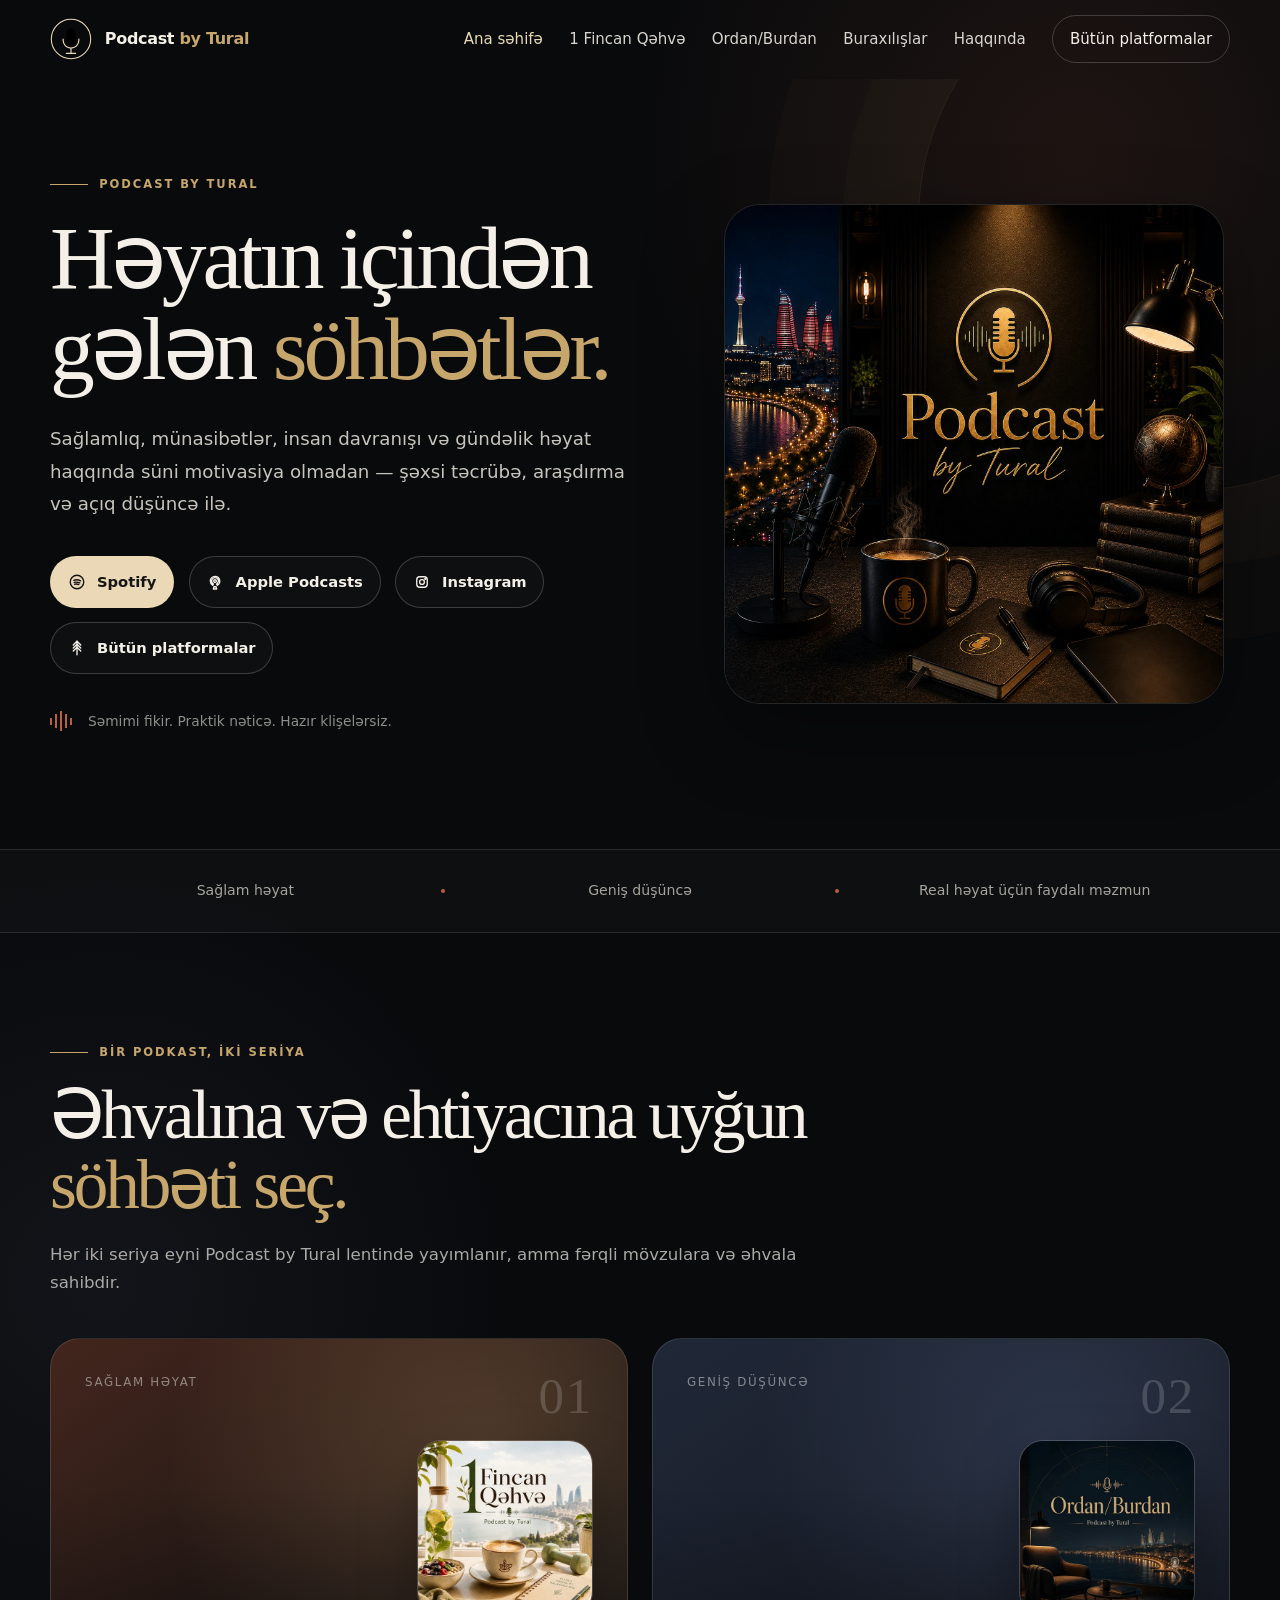
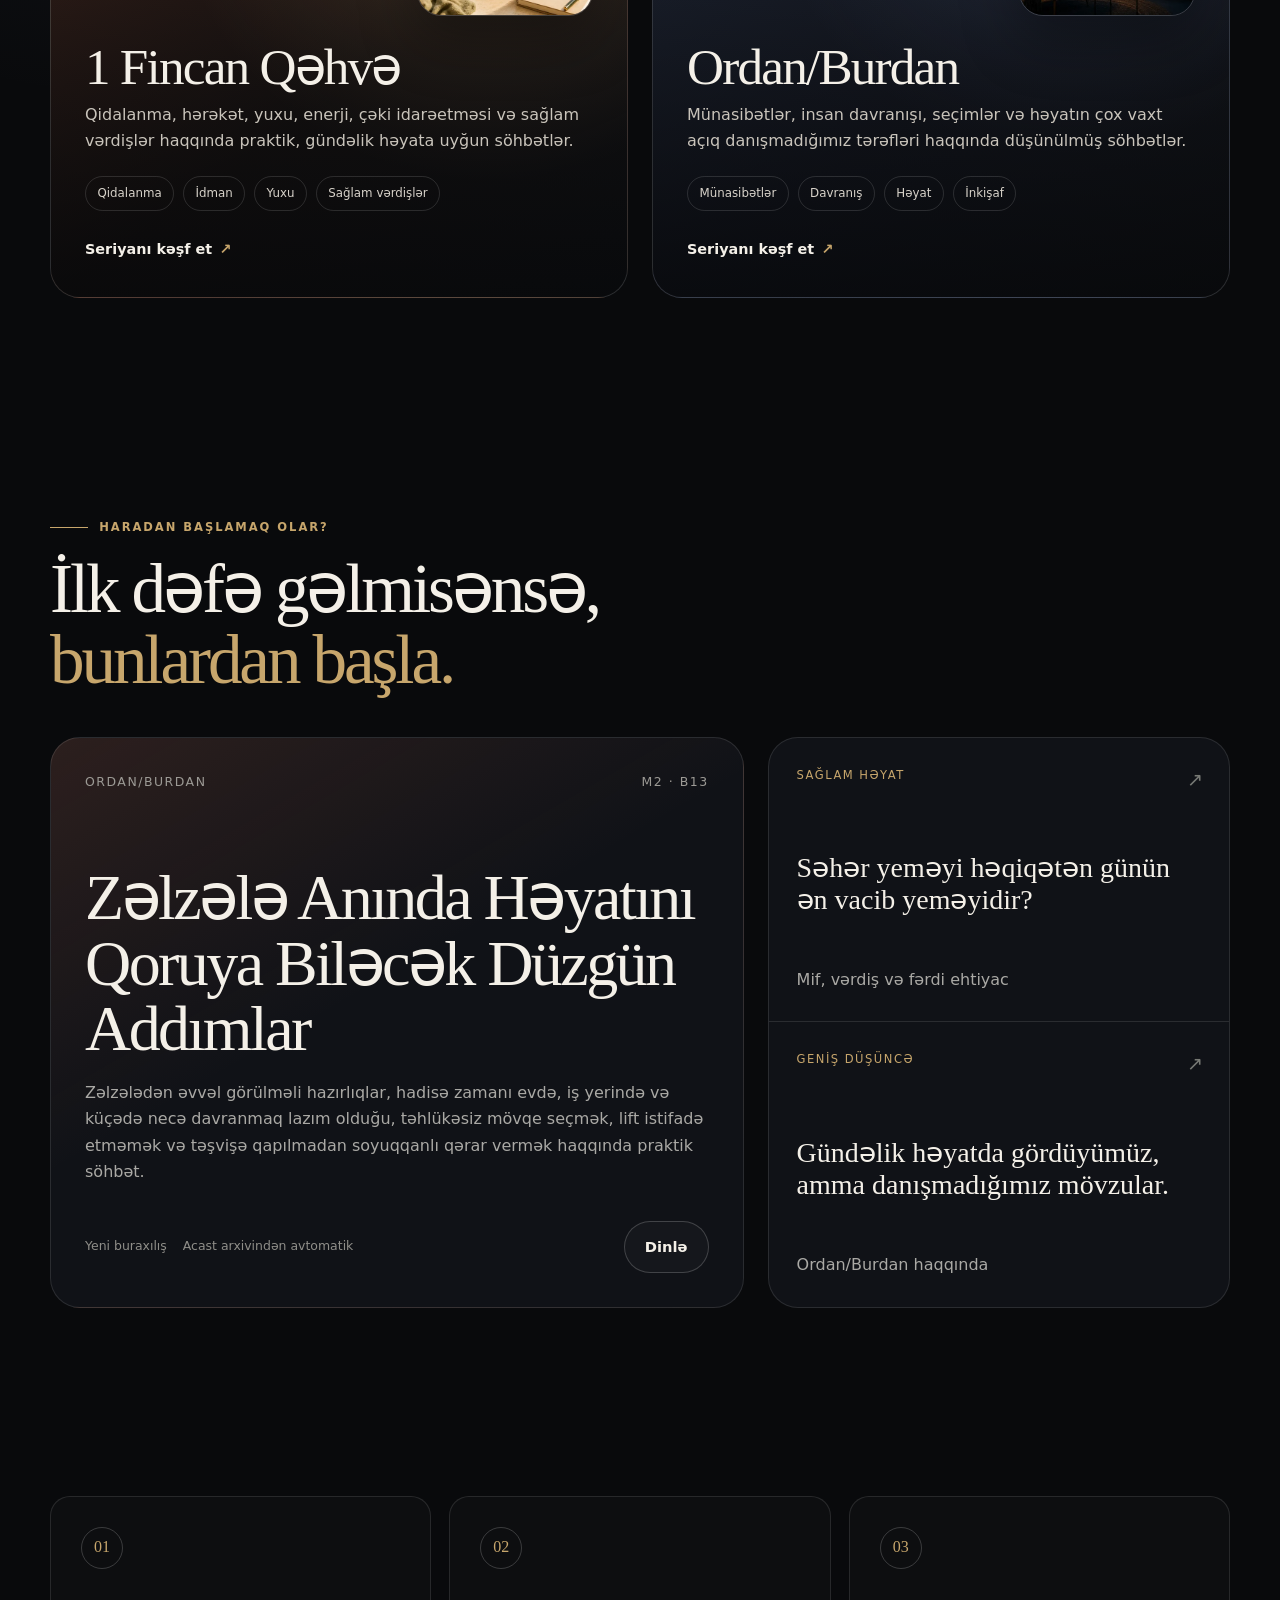
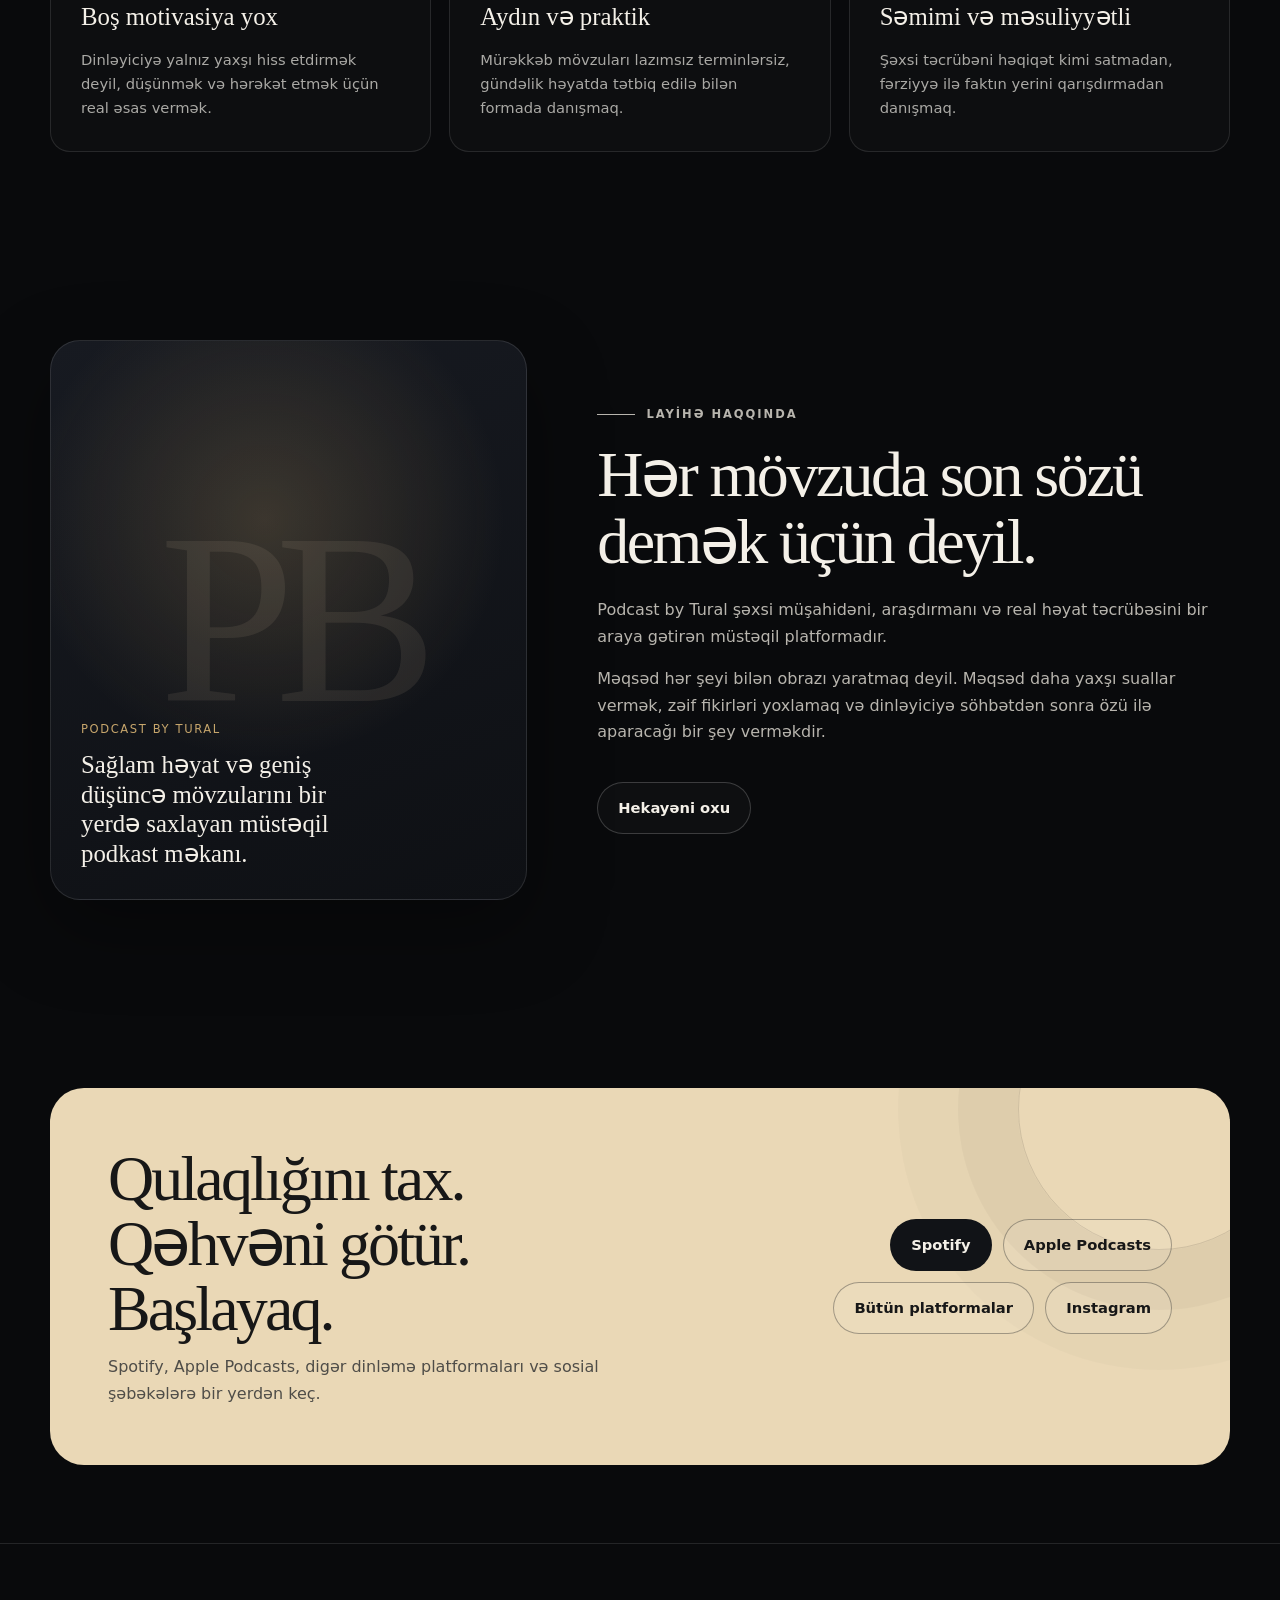
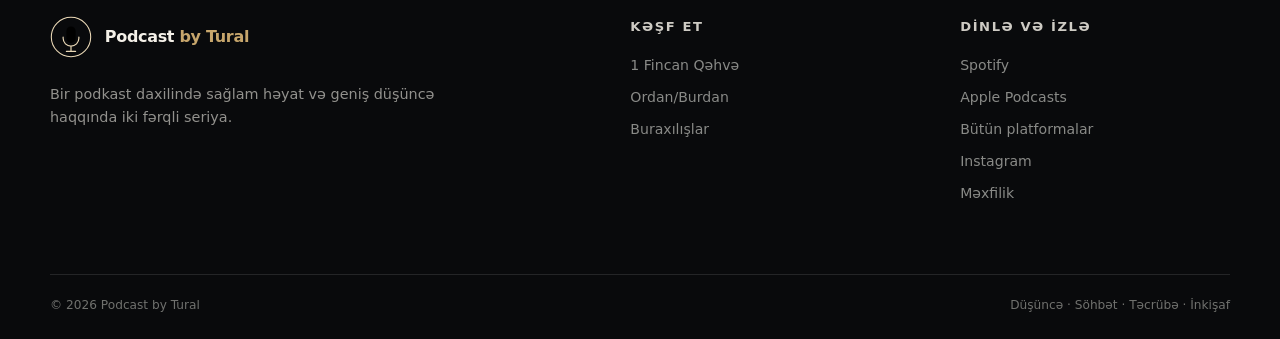
==== commit bb9b14a5: "Update index.html" ====
--- a/index.html
+++ b/index.html
@@ -8,15 +8,15 @@
 <meta content="#090a0c" name="theme-color"/>
 <meta content="Podcast by Tural" property="og:title"/>
 <meta content="Sağlamlıq, həyat və insan münasibətləri haqqında Azərbaycan dilində bir podkast daxilində iki fərqli seriya." property="og:description"/>
-<meta content="website" property="og:type"/>
+<meta content="website" property="og:type"/>
 <meta content="https://podcast-by-tural.vercel.app/" property="og:url"/>
 <meta content="https://podcast-by-tural.vercel.app/assets/social-preview.jpg" property="og:image"/>
-<title>Podcast by Tural</title>
+<title>Podcast by Tural</title>
 <link href="https://podcast-by-tural.vercel.app/" rel="canonical"/>
 <link href="assets/logo.svg" rel="icon" type="image/svg+xml"/>
 <link href="site.webmanifest" rel="manifest"/>
 <link href="assets/styles.css" rel="stylesheet"/>
-<meta content="Podcast by Tural — bir podkast, iki fərqli seriya" property="og:image:alt"/><meta content="summary_large_image" name="twitter:card"/>
+<meta content="Podcast by Tural — bir podkast, iki fərqli seriya" property="og:image:alt"/><meta content="summary_large_image" name="twitter:card"/>
 <meta content="https://podcast-by-tural.vercel.app/assets/social-preview.jpg" name="twitter:image"/><link href="assets/icon-180.png" rel="apple-touch-icon"/></head>
 <body>
 <a class="skip-link" href="#main">Məzmuna keç</a>
@@ -39,7 +39,7 @@
 <div class="hero-copy reveal">
 <p class="eyebrow">Podcast by Tural</p>
 <h1>Həyatın içindən gələn <span>söhbətlər.</span></h1>
-<p class="hero-lead">Sağlamlıq, münasibətlər, insan davranışı və gündəlik həyat haqqında süni motivasiya olmadan—şəxsi təcrübə, araşdırma və açıq düşüncə ilə.</p>
+<p class="hero-lead">Sağlamlıq, münasibətlər, insan davranışı və gündəlik həyat haqqında süni motivasiya olmadan — şəxsi təcrübə, araşdırma və açıq düşüncə ilə.</p>
 <div class="hero-actions platform-actions hero-platform-actions">
 <a class="button button-primary" href="https://open.spotify.com/show/1JCxge7voyK9KvW0pWOJLv?si=1fff0cff26a94f69" rel="noopener noreferrer" target="_blank"><svg aria-hidden="true" class="platform-icon" viewBox="0 0 24 24"><circle cx="12" cy="12" r="9"></circle><path d="M7.7 9.7c3.1-1 6.5-.7 9.1.7"></path><path d="M8.3 12.5c2.5-.7 5.1-.5 7.3.6"></path><path d="M9 15c1.8-.5 3.8-.4 5.5.4"></path></svg><span>Spotify</span></a>
 <a class="button button-secondary" href="https://podcasts.apple.com/us/podcast/podcast-by-mr-tural/id1692736134" rel="noopener noreferrer" target="_blank"><svg aria-hidden="true" class="platform-icon" viewBox="0 0 24 24"><path d="M12 4.5c-3.5 0-6.3 2.8-6.3 6.3 0 2.4 1.4 4.5 3.4 5.6l.9-1.7a4.5 4.5 0 1 1 4 0l.9 1.7a6.3 6.3 0 0 0-2.9-11.9Z"></path><path d="M10.6 18.3h2.8l.8 3h-4.4l.8-3Z"></path><circle cx="12" cy="10.8" r="1.8"></circle></svg><span>Apple Podcasts</span></a>
@@ -78,7 +78,7 @@
 <div class="section-heading reveal"><p class="eyebrow">Haradan başlamaq olar?</p><h2>İlk dəfə gəlmisənsə, <span>bunlardan başla.</span></h2></div>
 <div class="featured-grid">
 <article class="featured-main reveal" data-latest-episode>
-<div class="featured-topline"><span data-latest-series>Ordan/Burdan</span><span class="episode-number-meta" data-latest-number title="Mövsüm 2 · Buraxılış 13">M2 · B13</span></div>
+<div class="featured-topline"><span data-latest-series>Ordan/Burdan</span><span class="episode-number-meta" data-latest-number title="Mövsüm 2 · Buraxılış 13">M2 · B13</span></div>
 <div><h3 data-latest-title>Zəlzələ Anında Nə Etməliyik?</h3><p data-latest-summary>Zəlzələdən əvvəl hazırlıq, hadisə anında düzgün davranış və sonrakı təhlükələrə daha soyuqqanlı yanaşmaq.</p></div>
 <div class="featured-footer"><div class="meta"><span>Yeni buraxılış</span><span>Acast arxivindən avtomatik</span></div><a class="button button-secondary" data-latest-link href="https://open.spotify.com/episode/2kdJvGh4ibChktiGsQ8O3q" rel="noopener noreferrer" target="_blank">Dinlə</a></div>
 </article>
@@ -101,7 +101,7 @@
 <section class="section">
 <div class="container about-split">
 <div class="about-portrait reveal"><div class="initials">PB</div><div class="portrait-copy"><span>Podcast by Tural</span><strong>Sağlam həyat və geniş düşüncə mövzularını bir yerdə saxlayan müstəqil podkast məkanı.</strong></div></div>
-<div class="about-copy reveal delay-1"><p class="eyebrow">Layihə haqqında</p><h2>Hər mövzuda son sözü demək üçün deyil.</h2><p>Podcast by Tural şəxsi müşahidəni, araşdırmanı və real həyat təcrübəsini bir araya gətirən müstəqil platformadır.</p><p>Məqsəd hər şeyi bilən obrazı yaratmaq deyil. Məqsəd daha yaxşı suallar vermək, zəif fikirləri yoxlamaq və dinləyiciyə söhbətdən sonra özü ilə aparacağı bir şey verməkdir.</p><a class="button button-secondary" href="about.html">Hekayəni oxu</a></div>
+<div class="about-copy reveal delay-1"><p class="eyebrow">Layihə haqqında</p><h2>Hər mövzuda son sözü demək üçün deyil.</h2><p>Podcast by Tural şəxsi müşahidəni, araşdırmanı və real həyat təcrübəsini bir araya gətirən müstəqil platformadır.</p><p>Məqsəd hər şeyi bilən obrazı yaratmaq deyil. Məqsəd daha yaxşı suallar vermək, zəif fikirləri yoxlamaq və dinləyiciyə söhbətdən sonra özü ilə aparacağı bir şey verməkdir.</p><a class="button button-secondary" href="about.html">Hekayəni oxu</a></div>
 </div>
 </section>
 <section class="section-sm">
@@ -122,4 +122,4 @@
 <script src="assets/episodes-fallback.js"></script>
 <script src="assets/script.js"></script>
 </body>
-</html>
+</html>
